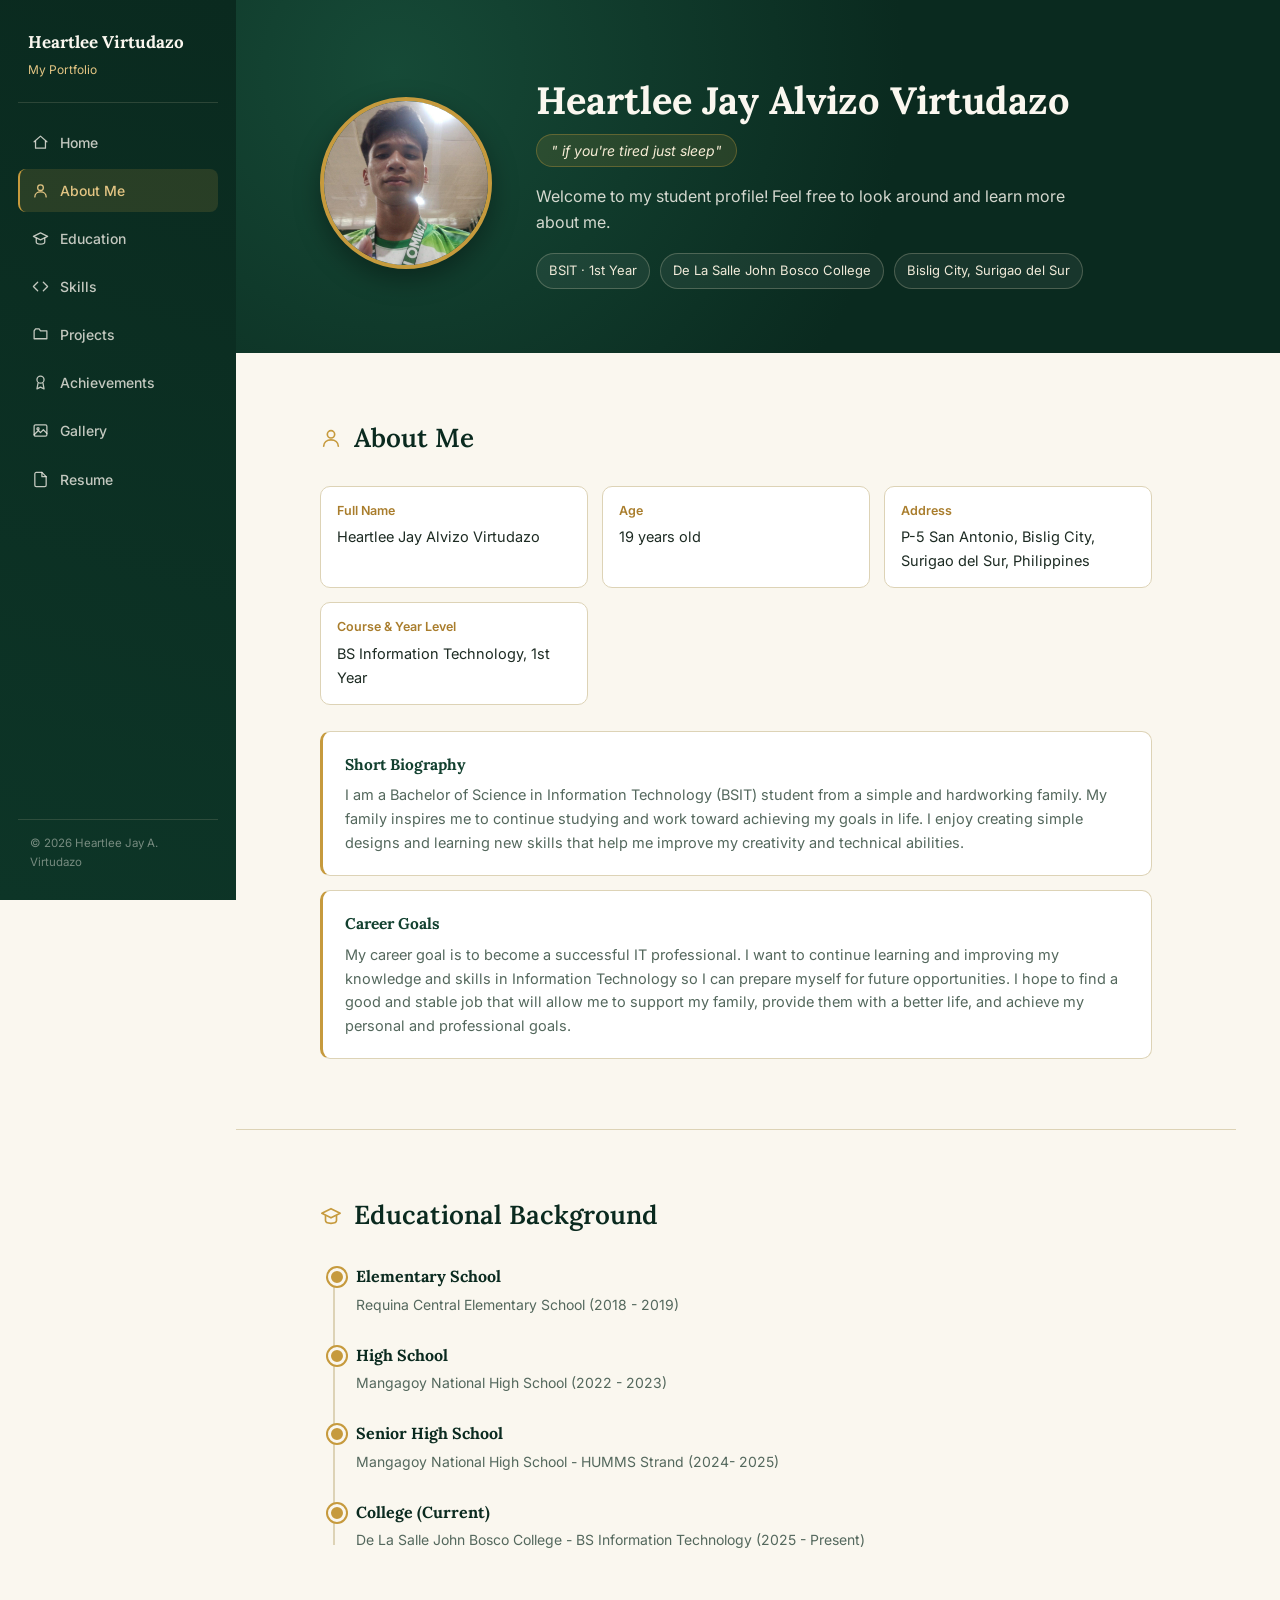
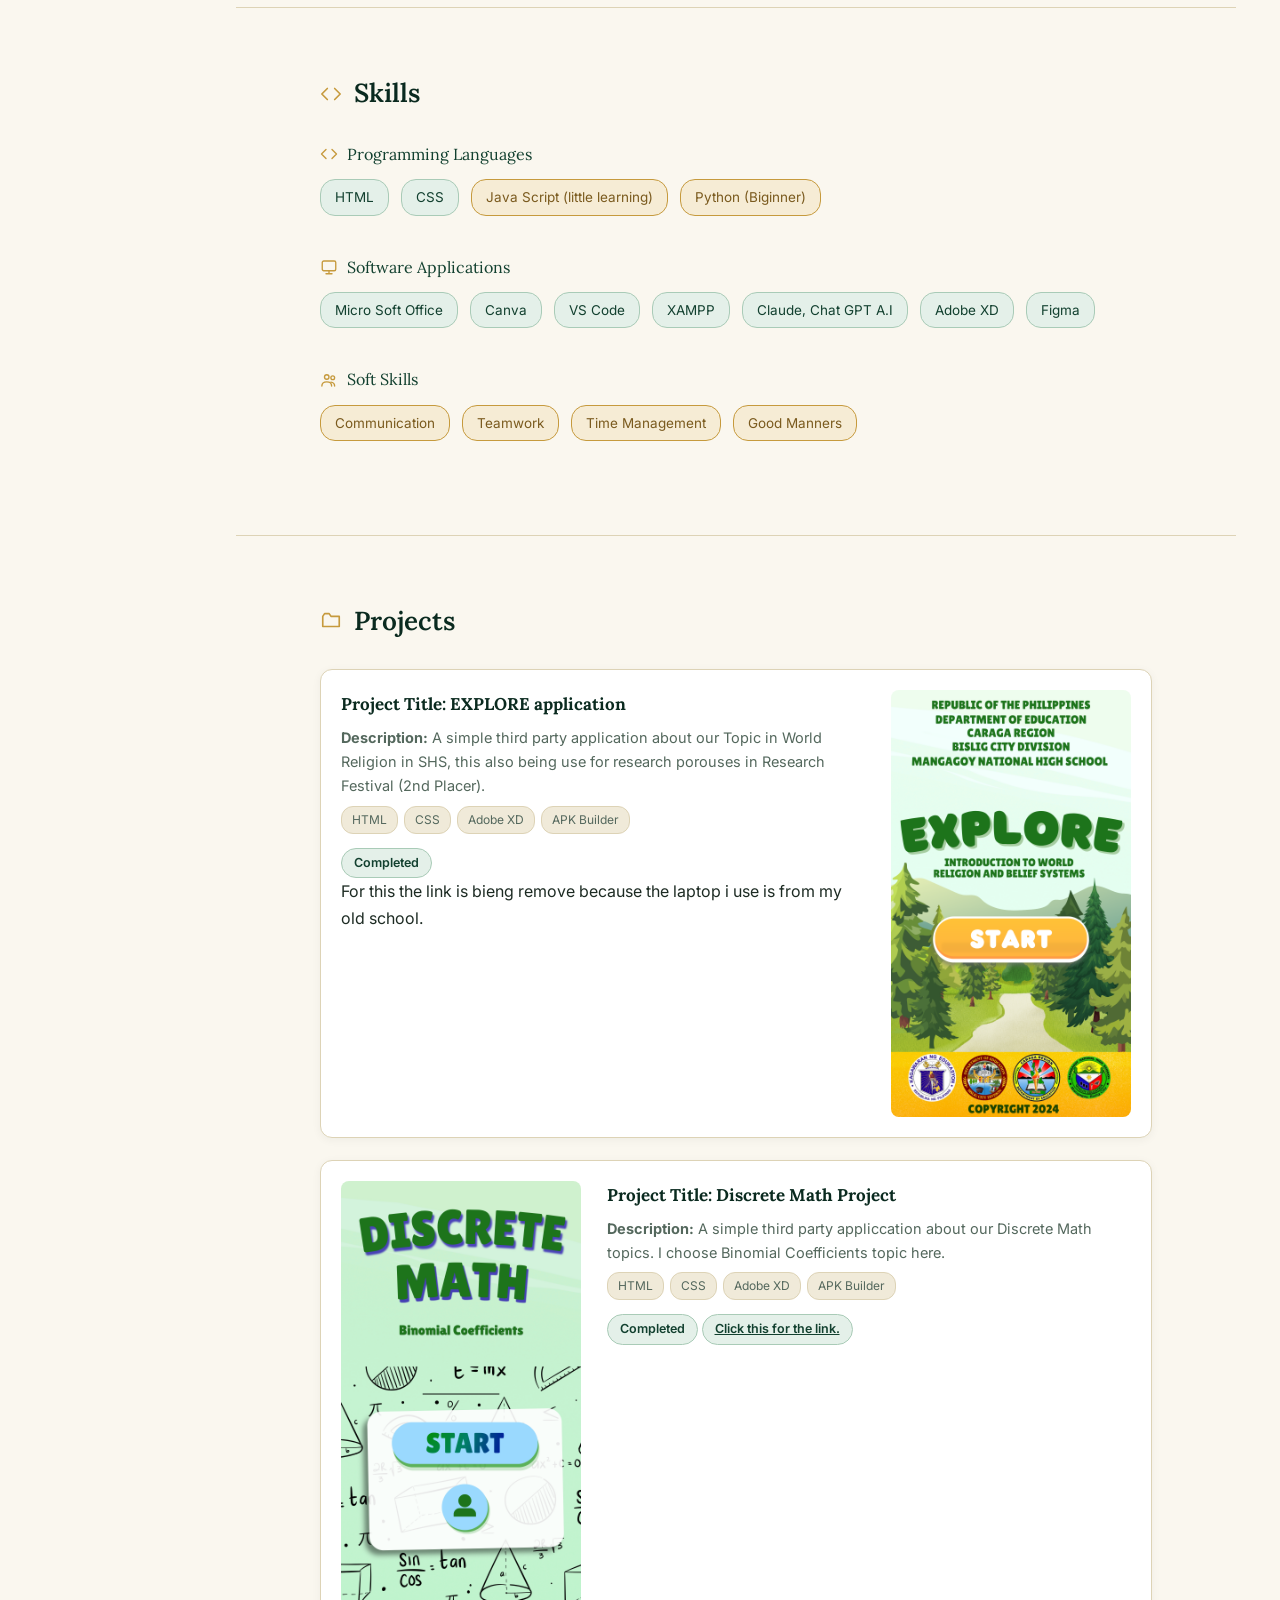
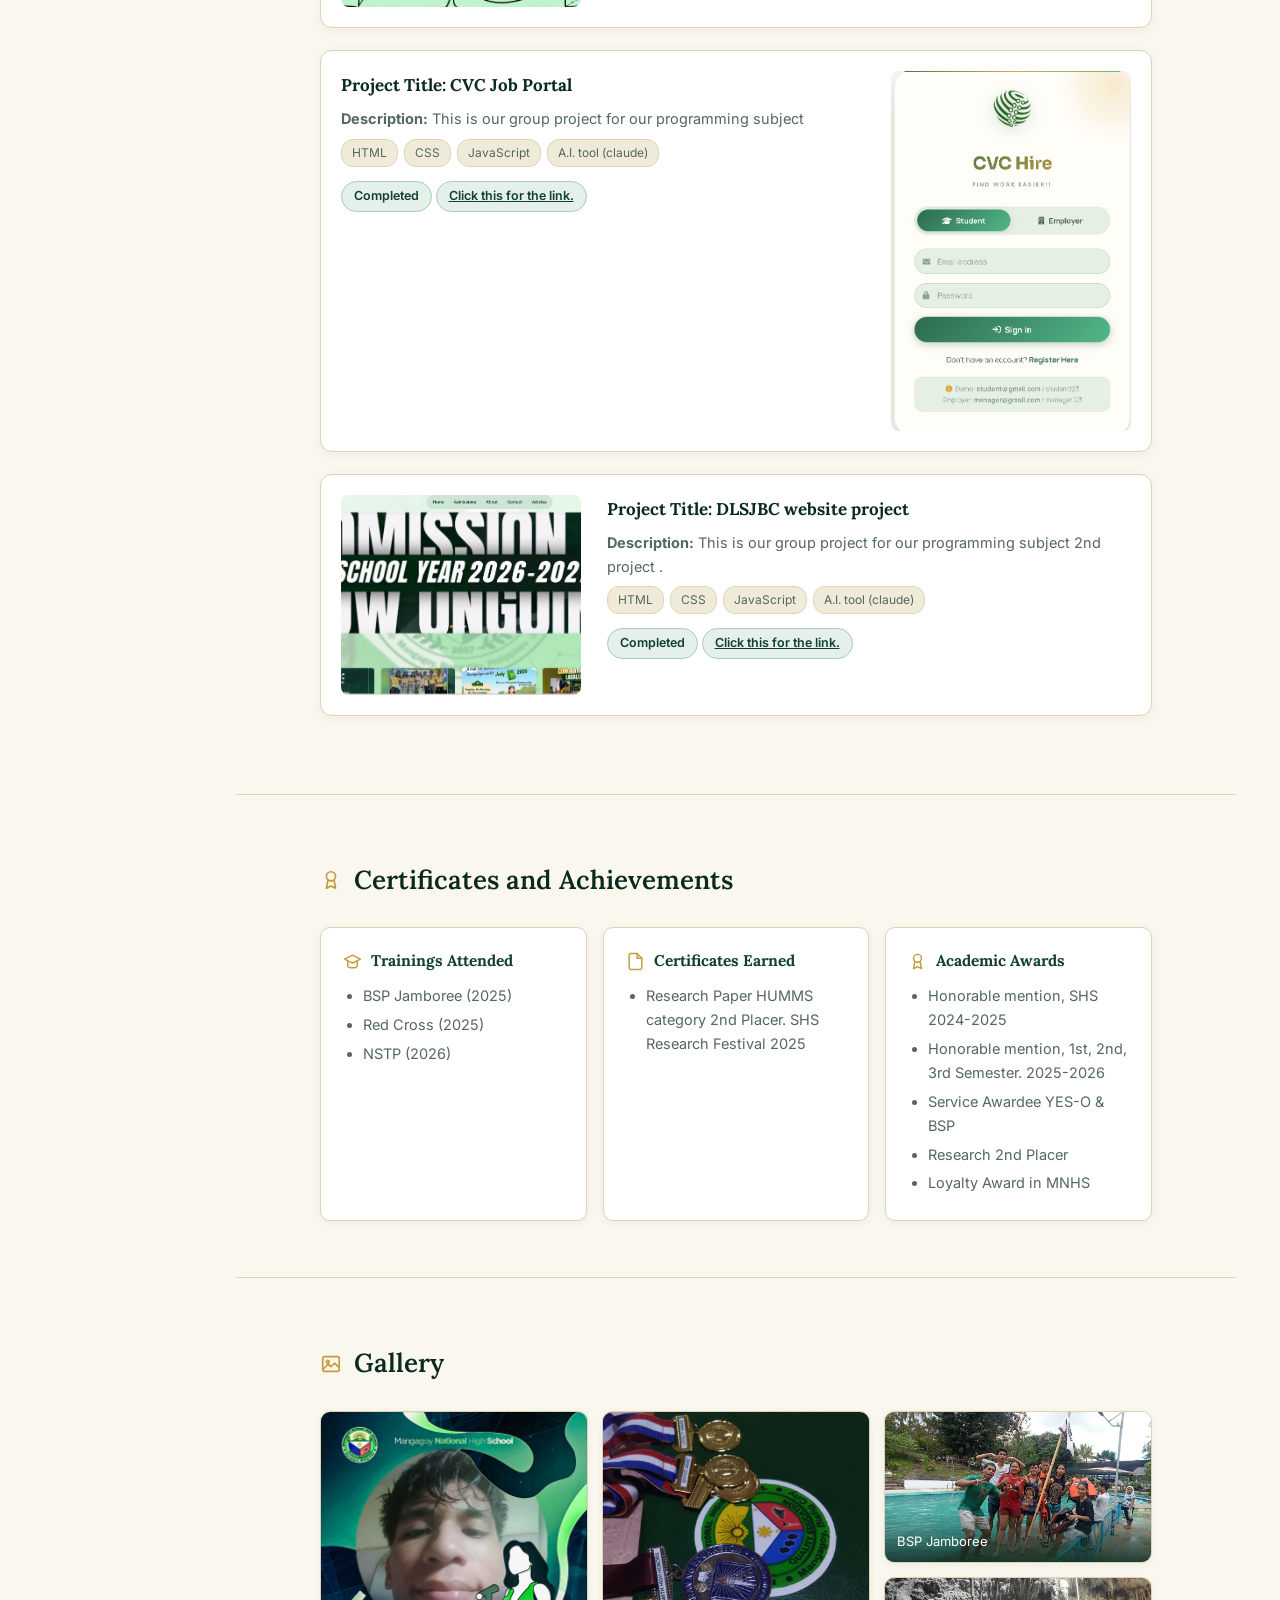
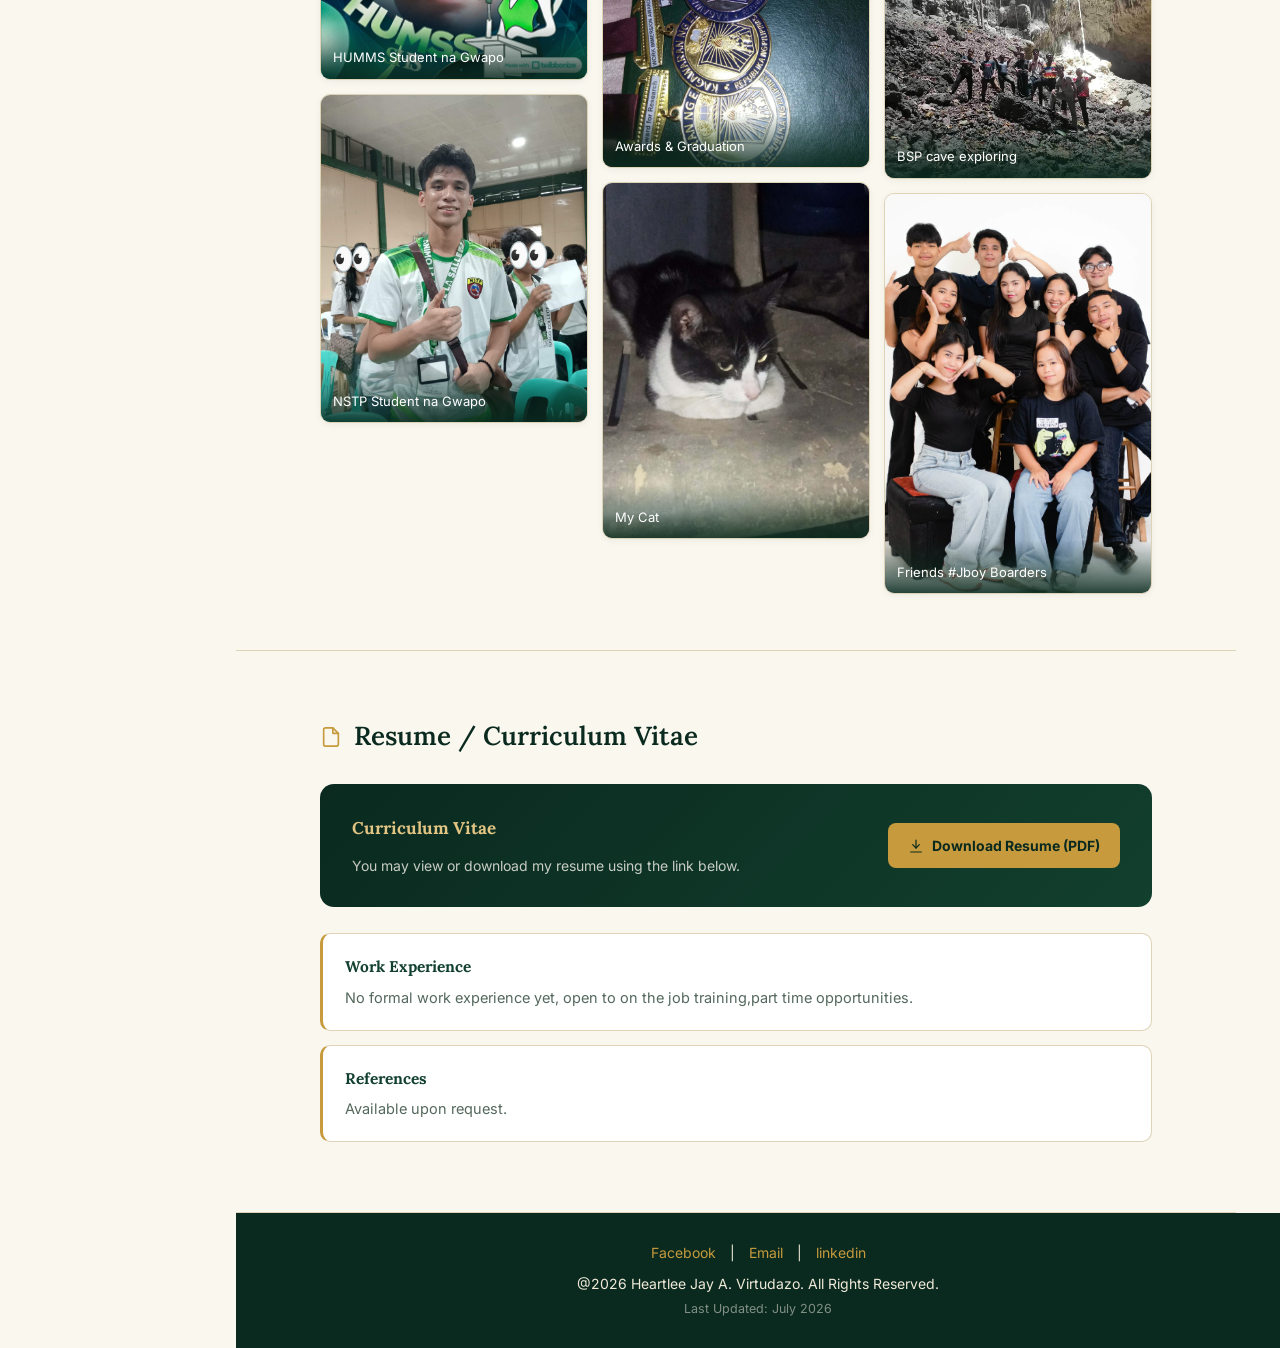
==== index.html @ 6540d986 "Add files via upload" ====
<!DOCTYPE html>
<html lang="en">
<head>
<meta charset="UTF-8">
<meta name="viewport" content="width=device-width, initial-scale=1">
<title>Heartlee Student Profile System</title>
<link rel="preconnect" href="https://fonts.googleapis.com">
<link rel="preconnect" href="https://fonts.gstatic.com" crossorigin>
<link href="https://fonts.googleapis.com/css2?family=Lora:ital,wght@0,500;0,600;0,700;1,500&family=Inter:wght@400;500;600;700&display=swap" rel="stylesheet">
<link rel="stylesheet" href="CSS.css">

</head>
<body>


  <div class="mobile-bar">
    <span>Heartlee Virtudazo</span>
    <button id="menuToggle" aria-expanded="false" aria-controls="mobileNav">Menu</button>
  </div>
  <nav class="mobile-nav-panel" id="mobileNav">
    <a href="#home">Home</a>
    <a href="#about">About Me</a>
    <a href="#education">Education</a>
    <a href="#skills">Skills</a>
    <a href="#projects">Projects</a>
    <a href="#achievements">Achievements</a>
    <a href="#gallery">Gallery</a>
    <a href="#resume">Resume</a>
  </nav>


  <nav class="sidenav" id="sidenav">
    <div class="brand">Heartlee Virtudazo<span>My Portfolio</span></div>
    <ul>
      <li><a href="#home" data-nav>
        <svg class="icon" viewBox="0 0 24 24"><path d="M3 11l9-8 9 8"/><path d="M5 10v10h14V10"/></svg>
        Home</a></li>
      <li><a href="#about" data-nav>
        <svg class="icon" viewBox="0 0 24 24"><circle cx="12" cy="8" r="4"/><path d="M4 21c0-4.4 3.6-7 8-7s8 2.6 8 7"/></svg>
        About Me</a></li>
      <li><a href="#education" data-nav>
        <svg class="icon" viewBox="0 0 24 24"><path d="M2 9l10-5 10 5-10 5-10-5z"/><path d="M6 11.5V17c0 1.7 2.7 3 6 3s6-1.3 6-3v-5.5"/></svg>
        Education</a></li>
      <li><a href="#skills" data-nav>
        <svg class="icon" viewBox="0 0 24 24"><path d="M8 6L2 12l6 6"/><path d="M16 6l6 6-6 6"/></svg>
        Skills</a></li>
      <li><a href="#projects" data-nav>
        <svg class="icon" viewBox="0 0 24 24"><path d="M3 7l2-3h5l2 3h9v11H3z"/></svg>
        Projects</a></li>
      <li><a href="#achievements" data-nav>
        <svg class="icon" viewBox="0 0 24 24"><circle cx="12" cy="8" r="5"/><path d="M8.5 13l-1.5 8 5-2.5 5 2.5-1.5-8"/></svg>
        Achievements</a></li>
      <li><a href="#gallery" data-nav>
        <svg class="icon" viewBox="0 0 24 24"><rect x="3" y="4" width="18" height="16" rx="2"/><circle cx="8.5" cy="9.5" r="1.5"/><path d="M21 16l-5-5-4 4-3-3-6 6"/></svg>
        Gallery</a></li>
      <li><a href="#resume" data-nav>
        <svg class="icon" viewBox="0 0 24 24"><path d="M14 2H6a2 2 0 0 0-2 2v16a2 2 0 0 0 2 2h12a2 2 0 0 0 2-2V8z"/><path d="M14 2v6h6"/></svg>
        Resume</a></li>
    </ul>
    <div class="foot-note">&copy; 2026 Heartlee Jay A. Virtudazo</div>
  </nav>

  <div class="page">

    <section id="home">
      <div class="portrait">
        <img src="profile.jpg" alt="Profile Photo">
      </div>
      <div class="hero-text">
        <h1>Heartlee Jay Alvizo Virtudazo</h1>
        <p class="motto">" if you're tired just sleep"</p>
        <p class="welcome">Welcome to my student profile! Feel free to look around and learn more about me.</p>
        <div class="hero-badges">
          <span>BSIT &middot; 1st Year</span>
          <span>De La Salle John Bosco College</span>
          <span>Bislig City, Surigao del Sur</span>
        </div>
      </div>
    </section>

    <section id="about">
      <div class="section-head">
        <svg class="icon" viewBox="0 0 24 24"><circle cx="12" cy="8" r="4"/><path d="M4 21c0-4.4 3.6-7 8-7s8 2.6 8 7"/></svg>
        <h2>About Me</h2>
      </div>

      <div class="about-grid">
        <div class="item"><div class="label">Full Name</div><div class="value">Heartlee Jay Alvizo Virtudazo</div></div>
        <div class="item"><div class="label">Age</div><div class="value">19 years old</div></div>
        <div class="item"><div class="label">Address</div><div class="value">P-5 San Antonio, Bislig City, Surigao del Sur, Philippines</div></div>
        <div class="item"><div class="label">Course & Year Level</div><div class="value">BS Information Technology, 1st Year</div></div>
      </div>

      <div class="prose">
        <h4>Short Biography</h4>
        <p>I am a Bachelor of Science in Information Technology (BSIT) student from a simple and hardworking family. My family inspires me to continue studying and work toward achieving my goals in life. I enjoy creating simple designs and learning new skills that help me improve my creativity and technical abilities.</p>
      </div>

      <div class="prose">
        <h4>Career Goals</h4>
        <p>My career goal is to become a successful IT professional. I want to continue learning and improving my knowledge and skills in Information Technology so I can prepare myself for future opportunities. I hope to find a good and stable job that will allow me to support my family, provide them with a better life, and achieve my personal and professional goals.</p>
      </div>
    </section>

    <section id="education">
      <div class="section-head">
        <svg class="icon" viewBox="0 0 24 24"><path d="M2 9l10-5 10 5-10 5-10-5z"/><path d="M6 11.5V17c0 1.7 2.7 3 6 3s6-1.3 6-3v-5.5"/></svg>
        <h2>Educational Background</h2>
      </div>

      <div class="timeline">
        <div class="t-item">
          <h4>Elementary School</h4>
          <p>Requina Central Elementary School (2018 - 2019)</p>
        </div>
        <div class="t-item">
          <h4>High School</h4>
          <p>Mangagoy National High School (2022 - 2023)</p>
        </div>
        <div class="t-item">
          <h4>Senior High School</h4>
          <p>Mangagoy National High School - HUMMS Strand (2024- 2025)</p>
        </div>
        <div class="t-item">
          <h4>College (Current)</h4>
          <p>De La Salle John Bosco College - BS Information Technology (2025 - Present)</p>
        </div>
      </div>
    </section>

    <section id="skills">
      <div class="section-head">
        <svg class="icon" viewBox="0 0 24 24"><path d="M8 6L2 12l6 6"/><path d="M16 6l6 6-6 6"/></svg>
        <h2>Skills</h2>
      </div>

      <div class="skill-block">
        <div class="skill-label">
          <svg class="icon" viewBox="0 0 24 24"><path d="M8 6L2 12l6 6"/><path d="M16 6l6 6-6 6"/></svg>
          Programming Languages
        </div>
        <span class="tag">HTML</span>
        <span class="tag">CSS</span>
        <span class="tag blue">Java Script (little learning)</span>
        <span class="tag blue">Python (Biginner)</span>
      </div>

      <div class="skill-block">
        <div class="skill-label">
          <svg class="icon" viewBox="0 0 24 24"><rect x="3" y="4" width="18" height="13" rx="2"/><path d="M8 21h8M12 17v4"/></svg>
          Software Applications
        </div>
        <span class="tag">Micro Soft Office</span>
        <span class="tag">Canva</span>
        <span class="tag">VS Code</span>
        <span class="tag">XAMPP</span>
        <span class="tag">Claude, Chat GPT A.I</span>
        <span class="tag">Adobe XD</span>
        <span class="tag">Figma</span>
      </div>

      <div class="skill-block">
        <div class="skill-label">
          <svg class="icon" viewBox="0 0 24 24"><circle cx="9" cy="8" r="3"/><circle cx="17" cy="9" r="2.5"/><path d="M2.5 20c0-3.6 3-5.5 6.5-5.5s6.5 1.9 6.5 5.5"/><path d="M14.5 14.8c2.8.3 5 2 5 5.2"/></svg>
          Soft Skills
        </div>
        <span class="tag blue">Communication</span>
        <span class="tag blue">Teamwork</span>
        <span class="tag blue">Time Management</span>
        <span class="tag blue">Good Manners</span>
      </div>
    </section>

    <section id="projects">
      <div class="section-head">
        <svg class="icon" viewBox="0 0 24 24"><path d="M3 7l2-3h5l2 3h9v11H3z"/></svg>
        <h2>Projects</h2>
      </div>

      <div class="project-card">
        <a href="explore.png" target="_blank" class="project-img-link">
          <img src="explore.png" alt="Student Information System Screenshot" class="project-img1">
        </a>
        <div class="project-info">
          <h4>Project Title: EXPLORE application</h4>
          <p><strong>Description:</strong> A simple third party application about our Topic in World Religion in SHS, this also being use for research porouses in Research Festival (2nd Placer).</p>
          <div class="tech-chips">
            <span>HTML</span><span>CSS</span><span>Adobe XD</span><span>APK Builder</span>
          </div>
          <span class="status-pill">Completed</span><br>
          <a> For this the link is bieng remove because the laptop i use is from my old school.</a>
        </div>
      </div>

      <div class="project-card">
        <a href="discrete math app.png" target="_blank" class="project-img-link">
          <img src="discrete math app.png" alt="Student Information System Screenshot" class="project-img1">
        </a>
        <div class="project-info">
          <h4>Project Title: Discrete Math Project</h4>
          <p><strong>Description:</strong> A simple third party appliccation about our Discrete Math topics. I choose Binomial Coefficients topic here.</p>
          <div class="tech-chips">
            <span>HTML</span><span>CSS</span><span>Adobe XD</span><span>APK Builder</span>
          </div>
          <span class="status-pill">Completed</span>
          <a class="status-pill" href="https://drive.google.com/drive/folders/1t2pf22aaDiozR0XSOMNCJqpTLt1Ihva1?usp=sharing" target="_blank"> Click this for the link.</a>
        </div>
      </div>

      <div class="project-card">
        <a href="CVCproject.png" target="_blank" class="project-img-link">
          <img src="CVCproject.png" alt="Student Information System Screenshot" class="project-img1">
        </a>
        <div class="project-info">
          <h4>Project Title: CVC Job Portal</h4>
          <p><strong>Description:</strong> This is our group project for our programming subject</p>
          <div class="tech-chips">
            <span>HTML</span><span>CSS</span><span>JavaScript</span><span>A.I. tool (claude)</span>
          </div>
          <span class="status-pill">Completed</span>
          <a class="status-pill"  href="https://humbleheartleejay.github.io/CVC-job-portal/" target="_blank"> Click this for the link.</a>
        </div>
      </div>

      <div class="project-card">
        <a href="DLSJBCWebsiteproject.png" target="_blank" class="project-img-link">
          <img src="DLSJBCWebsiteproject.png" alt="Student Information System Screenshot" class="project-img1">
        </a>
        <div class="project-info">
          <h4>Project Title: DLSJBC website project</h4>
          <p><strong>Description:</strong> This is our group project for our programming subject 2nd project .</p>
          <div class="tech-chips">
            <span>HTML</span><span>CSS</span><span>JavaScript</span><span>A.I. tool (claude)</span>
          </div>
          <span class="status-pill">Completed</span>
          <a class="status-pill"  href="https://humbleheartleejay.github.io/DLSJBC-Website/" target="_blank"> Click this for the link.</a>
        </div>
      </div>


    </section>

    

    <section id="achievements">
      <div class="section-head">
        <svg class="icon" viewBox="0 0 24 24"><circle cx="12" cy="8" r="5"/><path d="M8.5 13l-1.5 8 5-2.5 5 2.5-1.5-8"/></svg>
        <h2>Certificates and Achievements</h2>
      </div>

      <div class="ach-grid">
        <div class="card">
          <div class="card-head">
            <svg class="icon" viewBox="0 0 24 24"><path d="M2 9l10-5 10 5-10 5-10-5z"/><path d="M6 11.5V17c0 1.7 2.7 3 6 3s6-1.3 6-3v-5.5"/></svg>
            <h4>Trainings Attended</h4>
          </div>
          <ul>
            <li>BSP Jamboree (2025)</li>
            <li>Red Cross (2025)</li>
            <li>NSTP (2026)</li>
          </ul>
        </div>

        <div class="card">
          <div class="card-head">
            <svg class="icon" viewBox="0 0 24 24"><path d="M14 2H6a2 2 0 0 0-2 2v16a2 2 0 0 0 2 2h12a2 2 0 0 0 2-2V8z"/><path d="M14 2v6h6"/></svg>
            <h4>Certificates Earned</h4>
          </div>
          <ul>
            <li>Research Paper HUMMS category 2nd Placer. SHS Research Festival 2025</li>
          </ul>
        </div>

        <div class="card">
          <div class="card-head">
            <svg class="icon" viewBox="0 0 24 24"><circle cx="12" cy="8" r="5"/><path d="M8.5 13l-1.5 8 5-2.5 5 2.5-1.5-8"/></svg>
            <h4>Academic Awards</h4>
          </div>
          <ul>
            <li>Honorable mention, SHS 2024-2025</li>
            <li>Honorable mention, 1st, 2nd, 3rd Semester. 2025-2026</li>
            <li>Service Awardee YES-O & BSP</li>
            <li>Research 2nd Placer</li>
            <li>Loyalty Award in MNHS</li>
          </ul>
        </div>
      </div>
    </section>

    <section id="gallery">
      <div class="section-head">
        <svg class="icon" viewBox="0 0 24 24"><rect x="3" y="4" width="18" height="16" rx="2"/><circle cx="8.5" cy="9.5" r="1.5"/><path d="M21 16l-5-5-4 4-3-3-6 6"/></svg>
        <h2>Gallery</h2>
      </div>

      <div class="gallery-grid">
        <a class="gallery-item" href="humss gwapo.jpg" target="_blank">
          <img src="humss gwapo.jpg" alt="Gallery photo 2">
          <span class="cap">HUMMS Student na Gwapo</span>
        </a>

        <a class="gallery-item" href="nstp.jpg" target="_blank">
          <img src="nstp.jpg" alt="Gallery photo 2">
          <span class="cap">NSTP Student na Gwapo</span>
        </a>

        <a class="gallery-item" href="award.jpg" target="_blank">
          <img src="award.jpg" alt="Gallery photo 3">
          <span class="cap">Awards &amp; Graduation</span>
        </a>

        <a class="gallery-item" href="my cat.jpg" target="_blank">
          <img src="my cat.jpg" alt="Gallery photo 4">
          <span class="cap">My Cat</span>
        </a>

        <a class="gallery-item" href="bsp.jpg" target="_blank">
          <img src="bsp.jpg" alt="Gallery photo 5">
          <span class="cap">BSP Jamboree</span>
        </a>

        <a class="gallery-item" href="cave.jpg" target="_blank">
          <img src="cave.jpg" alt="Gallery photo 6">
          <span class="cap">BSP cave exploring</span>
        </a>

        <a class="gallery-item" href="friends.jpg" target="_blank">
          <img src="friends.jpg" alt="Gallery photo 7">
          <span class="cap">Friends #Jboy Boarders</span>
        </a>
      </div>
    </section>

    <section id="resume">
      <div class="section-head">
        <svg class="icon" viewBox="0 0 24 24"><path d="M14 2H6a2 2 0 0 0-2 2v16a2 2 0 0 0 2 2h12a2 2 0 0 0 2-2V8z"/><path d="M14 2v6h6"/></svg>
        <h2>Resume / Curriculum Vitae</h2>
      </div>

      <div class="resume-card">
        <div>
          <h3 style="color:var(--gold-300); margin-top:0;">Curriculum Vitae</h3>
          <p>You may view or download my resume using the link below.</p>
        </div>
        <a class="resume-btn" href="https://drive.google.com/file/d/1a9e-0bOoNsVgdMmfIB0ZW2f8cfexEUZL/view?usp=sharing" target="_blank">
          <svg class="icon" viewBox="0 0 24 24" style="width:16px;height:16px;stroke:var(--forest-950);"><path d="M12 3v12"/><path d="M7 10l5 5 5-5"/><path d="M4 21h16"/></svg>
          Download Resume (PDF)
        </a>
      </div>

      <div class="prose">
        <h4>Work Experience</h4>
        <p>No formal work experience yet, open to on the job training,part time opportunities.</p>
      </div>

      <div class="prose">
        <h4>References</h4>
        <p>Available upon request.</p>
      </div>
    </section>

    <footer>
      <div class="social">
        <a href="https://www.facebook.com/heartlee.jay.virtudazo.2024" target="_blank">Facebook</a> |
        <a href="https://mail.google.com/mail/u/0/#search/in%3Asent+heartleevirtudazo99%40gmail.com" target="_blank">Email</a> |
        <a href="https://www.linkedin.com/in/virtudazo-heartlee-a-9b2455437/" target="_blank">linkedin</a>
      </div>
      <p>@2026 Heartlee Jay A. Virtudazo. All Rights Reserved.</p>
      <p class="fine">Last Updated: July 2026</p>
    </footer>

  </div>
<script src="Js.js"></script>
</body>
</html>
---- CSS.css ----
:root {
    --forest-950: #0a2a1f;
    --forest-800: #12402f;
    --forest-600: #1f5c43;
    --gold-500: #c69a3d;
    --gold-300: #e3c583;
    --gold-100: #f6ecd5;
    --cream-50: #faf7ef;
    --cream-100: #f0ead9;
    --sand-200: #ddd3b6;
    --ink-900: #1d2b23;
    --ink-600: #54685d;
    --sidebar-w: 236px;
  }

  * { box-sizing: border-box; margin: 0; padding: 0; }

  html { scroll-behavior: smooth; }

  body {
    font-family: "Inter", "Segoe UI", Arial, sans-serif;
    background-color: var(--cream-50);
    color: var(--ink-900);
    line-height: 1.65;
  }

  a { color: inherit; }

  img { max-width: 100%; display: block; }

  :focus-visible {
    outline: 2px solid var(--gold-500);
    outline-offset: 2px;
  }

  .icon { width: 17px; height: 17px; stroke: currentColor; fill: none; stroke-width: 1.8; stroke-linecap: round; stroke-linejoin: round; flex-shrink: 0; }

  /* ===== SIDEBAR NAVIGATION ===== */
  .sidenav {
    position: fixed;
    top: 0; left: 0; bottom: 0;
    width: var(--sidebar-w);
    background: linear-gradient(195deg, var(--forest-950) 0%, #0d3527 100%);
    color: var(--cream-100);
    padding: 28px 18px;
    display: flex;
    flex-direction: column;
    z-index: 200;
    overflow-y: auto;
  }

  .sidenav .brand {
    font-family: "Lora", Georgia, serif;
    font-weight: 700;
    font-size: 17px;
    color: var(--cream-50);
    padding: 0 10px 22px;
    border-bottom: 1px solid rgba(230, 220, 190, 0.15);
    margin-bottom: 18px;
  }

  .sidenav .brand span {
    display: block;
    font-family: "Inter", sans-serif;
    font-weight: 400;
    font-size: 12px;
    color: var(--gold-300);
    margin-top: 4px;
  }

  .sidenav ul { list-style: none; margin: 0; padding: 0; flex: 1; }

  .sidenav a {
    display: flex;
    align-items: center;
    gap: 11px;
    text-decoration: none;
    color: rgba(247, 244, 236, 0.78);
    font-weight: 500;
    font-size: 14px;
    padding: 10px 12px;
    border-radius: 8px;
    margin-bottom: 2px;
    border-left: 2px solid transparent;
    transition: background-color 0.2s ease, color 0.2s ease, border-color 0.2s ease;
  }

  .sidenav a:hover {
    background-color: rgba(198, 154, 61, 0.12);
    color: var(--cream-50);
  }

  .sidenav a.active {
    background-color: rgba(198, 154, 61, 0.16);
    color: var(--gold-300);
    border-left-color: var(--gold-500);
  }

  .sidenav .foot-note {
    font-size: 11.5px;
    color: rgba(247, 244, 236, 0.45);
    padding: 14px 12px 0;
    border-top: 1px solid rgba(230, 220, 190, 0.15);
    margin-top: 12px;
  }

  /* Mobile top bar */
  .mobile-bar {
    display: none;
    position: sticky;
    top: 0;
    z-index: 200;
    background: var(--forest-950);
    color: var(--cream-50);
    padding: 14px 18px;
    align-items: center;
    justify-content: space-between;
    font-family: "Lora", Georgia, serif;
    font-weight: 700;
  }

  .mobile-bar button {
    background: none;
    border: 1px solid rgba(230, 220, 190, 0.4);
    color: var(--cream-50);
    border-radius: 6px;
    padding: 6px 10px;
    font-size: 13px;
    cursor: pointer;
  }

  /* ===== PAGE / LAYOUT ===== */
  .page { margin-left: var(--sidebar-w); }

  section {
    padding: 64px 8% 56px;
    border-bottom: 1px solid var(--sand-200);
    max-width: 1000px;
  }

  .section-head {
    display: flex;
    align-items: center;
    gap: 12px;
    margin-bottom: 26px;
  }

  .section-head .icon {
    width: 22px; height: 22px;
    color: var(--gold-500);
  }

  h2 {
    font-family: "Lora", Georgia, serif;
    font-weight: 600;
    color: var(--forest-950);
    font-size: 26px;
  }

  h3 {
    font-family: "Lora", Georgia, serif;
    color: var(--gold-600, #a97d2c);
    margin-top: 6px;
    margin-bottom: 12px;
    font-size: 17px;
  }

  /* ===== HERO ===== */
  #home {
    background: radial-gradient(circle at 15% 20%, #164a37 0%, var(--forest-950) 55%);
    color: var(--cream-50);
    padding: 78px 8% 64px;
    display: flex;
    align-items: center;
    gap: 44px;
    flex-wrap: wrap;
    max-width: none;
    border-bottom: none;
  }

  #home .portrait {
    position: relative;
    flex-shrink: 0;
  }

  #home img {
    width: 172px;
    height: 172px;
    border-radius: 50%;
    border: 4px solid var(--gold-500);
    box-shadow: 0 10px 26px rgba(0, 0, 0, 0.35);
    object-fit: cover;
  }

  #home .hero-text { max-width: 560px; }

  #home h1 {
    font-family: "Lora", Georgia, serif;
    font-weight: 700;
    font-size: 38px;
    margin-bottom: 10px;
    line-height: 1.2;
  }

  #home p.motto {
    display: inline-block;
    font-style: italic;
    color: var(--gold-100);
    background: rgba(198, 154, 61, 0.14);
    border: 1px solid rgba(198, 154, 61, 0.35);
    padding: 4px 14px;
    border-radius: 20px;
    font-size: 14px;
    margin-bottom: 16px;
  }

  #home .welcome { color: rgba(247, 244, 236, 0.85); margin-bottom: 18px; }

  .hero-badges { display: flex; flex-wrap: wrap; gap: 10px; }

  .hero-badges span {
    display: inline-flex;
    align-items: center;
    gap: 6px;
    font-size: 13px;
    background: rgba(255, 255, 255, 0.06);
    border: 1px solid rgba(230, 220, 190, 0.25);
    padding: 6px 12px;
    border-radius: 20px;
    color: var(--cream-100);
  }

  /* ===== ABOUT ===== */
  .about-grid {
    display: grid;
    grid-template-columns: repeat(auto-fit, minmax(220px, 1fr));
    gap: 14px;
    margin-bottom: 26px;
  }

  .about-grid .item {
    background: #fff;
    border: 1px solid var(--sand-200);
    border-radius: 10px;
    padding: 14px 16px;
  }

  .about-grid .item .label {
    font-size: 12.5px;
    font-weight: 600;
    color: var(--gold-600, #a97d2c);
    margin-bottom: 4px;
  }

  .about-grid .item .value { font-size: 14.5px; color: var(--ink-900); }

  .prose {
    background: #fff;
    border: 1px solid var(--sand-200);
    border-left: 3px solid var(--gold-500);
    border-radius: 10px;
    padding: 20px 22px;
    margin-bottom: 14px;
  }

  .prose h4 {
    font-family: "Lora", Georgia, serif;
    color: var(--forest-800);
    font-size: 15.5px;
    margin-bottom: 6px;
  }

  .prose p { font-size: 14.5px; color: var(--ink-600); }

  /* ===== EDUCATION TIMELINE ===== */
  .timeline { position: relative; margin-left: 8px; padding-left: 28px; }

  .timeline::before {
    content: "";
    position: absolute;
    left: 5px; top: 6px; bottom: 6px;
    width: 2px;
    background: var(--sand-200);
  }

  .timeline .t-item { position: relative; padding-bottom: 26px; }

  .timeline .t-item:last-child { padding-bottom: 0; }

  .timeline .t-item::before {
    content: "";
    position: absolute;
    left: -28px; top: 5px;
    width: 12px; height: 12px;
    border-radius: 50%;
    background: var(--gold-500);
    border: 3px solid var(--cream-50);
    box-shadow: 0 0 0 2px var(--gold-500);
  }

  .timeline h4 {
    font-family: "Lora", Georgia, serif;
    color: var(--forest-950);
    font-size: 16px;
    margin-bottom: 3px;
  }

  .timeline p { color: var(--ink-600); font-size: 14px; }

  /* ===== SKILLS ===== */
  .skill-block { margin-bottom: 30px; }

  .skill-label {
    display: flex;
    align-items: center;
    gap: 9px;
    font-family: "Lora", Georgia, serif;
    color: var(--forest-800);
    font-size: 16px;
    margin-bottom: 12px;
  }

  .skill-label .icon { color: var(--gold-500); width: 18px; height: 18px; }

  .tag {
    display: inline-block;
    background-color: #e4f0e9;
    color: var(--forest-800);
    border: 1px solid #a9cbb7;
    padding: 6px 14px;
    border-radius: 15px;
    font-size: 13.5px;
    margin: 0 8px 8px 0;
    transition: transform 0.15s ease;
  }

  .tag:hover { transform: translateY(-2px); }

  .tag.blue {
    background-color: var(--gold-100);
    color: #7a5a1e;
    border: 1px solid var(--gold-500);
  }

  /* ===== PROJECTS ===== */
  .project-card {
    display: flex;
    align-items: stretch;
    gap: 26px;
    flex-wrap: wrap;
    background: #fff;
    border: 1px solid var(--sand-200);
    border-radius: 12px;
    padding: 20px;
    margin-bottom: 22px;
    box-shadow: 0 2px 10px rgba(11, 46, 34, 0.05);
  }

  .project-card:nth-child(even) { flex-direction: row-reverse; }

  .project-img-link { display: inline-block; flex-shrink: 0; border-radius: 8px; overflow: hidden; }

  .project-img-link:hover img { opacity: 0.88; }

  .project-img1, .project-img2 {
    width: 240px;
    height: 100%;
    min-height: 200px;
    object-fit: cover;
    display: block;
    transition: transform 0.35s ease;
  }

  .project-img-link:hover .project-img1,
  .project-img-link:hover .project-img2 { transform: scale(1.04); }

  .project-info { flex: 1; min-width: 220px; }

  .project-info h4 {
    font-family: "Lora", Georgia, serif;
    color: var(--forest-950);
    font-size: 17px;
    margin-bottom: 8px;
  }

  .project-info p { margin-bottom: 8px; font-size: 14.5px; color: var(--ink-600); }

  .project-info .status-pill {
    display: inline-block;
    font-size: 12.5px;
    font-weight: 600;
    color: var(--forest-800);
    background: #e4f0e9;
    border: 1px solid #a9cbb7;
    border-radius: 20px;
    padding: 4px 12px;
    margin-top: 4px;
  }

  .tech-chips { display: flex; flex-wrap: wrap; gap: 6px; margin: 6px 0 10px; }

  .tech-chips span {
    font-size: 12px;
    background: var(--cream-100);
    border: 1px solid var(--sand-200);
    color: var(--ink-600);
    padding: 3px 10px;
    border-radius: 12px;
  }

  /* ===== ACHIEVEMENT CARDS ===== */
  .ach-grid {
    display: grid;
    grid-template-columns: repeat(auto-fit, minmax(240px, 1fr));
    gap: 16px;
  }

  .card {
    background-color: #ffffff;
    border: 1px solid var(--sand-200);
    border-radius: 10px;
    padding: 20px 22px;
    box-shadow: 0 2px 8px rgba(11, 46, 34, 0.05);
    transition: box-shadow 0.25s ease, transform 0.25s ease;
  }

  .card:hover { box-shadow: 0 10px 20px rgba(11, 46, 34, 0.1); transform: translateY(-2px); }

  .card .card-head { display: flex; align-items: center; gap: 9px; margin-bottom: 10px; }

  .card .card-head .icon { color: var(--gold-500); width: 19px; height: 19px; }

  .card h4 { font-family: "Lora", Georgia, serif; color: var(--forest-800); font-size: 15.5px; }

  ul { margin-left: 20px; margin-top: 4px; }

  li { margin-bottom: 5px; font-size: 14.5px; color: var(--ink-600); }

  /* ===== GALLERY ===== */
  .gallery-grid {
    column-count: 3;
    column-gap: 14px;
  }

  .gallery-item {
    display: block;
    position: relative;
    overflow: hidden;
    border-radius: 10px;
    border: 1px solid var(--sand-200);
    text-decoration: none;
    margin-bottom: 14px;
    break-inside: avoid;
    box-shadow: 0 2px 6px rgba(11, 46, 34, 0.06);
  }

  .gallery-item img {
    width: 100%;
    transition: transform 0.5s ease;
  }

  .gallery-item:hover img { transform: scale(1.07); }

  .gallery-item .cap {
    position: absolute;
    left: 0; right: 0; bottom: 0;
    padding: 22px 12px 10px;
    font-size: 13px;
    color: #fff;
    background: linear-gradient(to top, rgba(10, 42, 31, 0.88), rgba(10, 42, 31, 0));
  }

  /* ===== RESUME ===== */
  .resume-card {
    background: linear-gradient(135deg, var(--forest-950), #123f2e);
    color: var(--cream-50);
    border-radius: 14px;
    padding: 30px 32px;
    display: flex;
    align-items: center;
    justify-content: space-between;
    gap: 20px;
    flex-wrap: wrap;
    margin-bottom: 26px;
  }

  .resume-card p { color: rgba(247, 244, 236, 0.8); margin-top: 4px; font-size: 14px; }

  .resume-btn {
    display: inline-flex;
    align-items: center;
    gap: 8px;
    background: var(--gold-500);
    color: var(--forest-950);
    font-weight: 700;
    text-decoration: none;
    padding: 11px 20px;
    border-radius: 8px;
    font-size: 14px;
    white-space: nowrap;
    transition: background-color 0.2s ease;
  }

  .resume-btn:hover { background: var(--gold-300); }

  #resume .prose p { font-size: 14.5px; }

  /* ===== FOOTER ===== */
  footer {
    background-color: var(--forest-950);
    color: var(--cream-100);
    text-align: center;
    padding: 28px 8%;
    font-size: 14px;
  }

  footer .social { margin-bottom: 8px; }

  footer a {
    color: var(--gold-500);
    text-decoration: none;
    margin: 0 10px;
    transition: color 0.2s ease;
  }

  footer a:hover { color: var(--gold-100); }

  footer .fine { color: rgba(247, 244, 236, 0.5); font-size: 12.5px; margin-top: 4px; }

  /* ===== RESPONSIVE ===== */
  @media (max-width: 860px) {
    .sidenav { display: none; }
    .mobile-bar { display: flex; }
    .page { margin-left: 0; }
    #home { flex-direction: column; text-align: center; padding-top: 48px; }
    .hero-badges { justify-content: center; }
    .project-card, .project-card:nth-child(even) { flex-direction: column; }
    .project-img1, .project-img2 { width: 100%; height: 220px; }
    .gallery-grid { column-count: 2; }
  }

  @media (max-width: 520px) {
    .gallery-grid { column-count: 1; }
    section { padding: 44px 6% 40px; }
  }

  .mobile-nav-panel {
    display: none;
    flex-direction: column;
    background: var(--forest-950);
    padding: 6px 10px 14px;
  }

  .mobile-nav-panel.open { display: flex; }

  .mobile-nav-panel a {
    color: rgba(247, 244, 236, 0.85);
    text-decoration: none;
    padding: 10px 8px;
    font-size: 14.5px;
    border-bottom: 1px solid rgba(230, 220, 190, 0.1);
  }
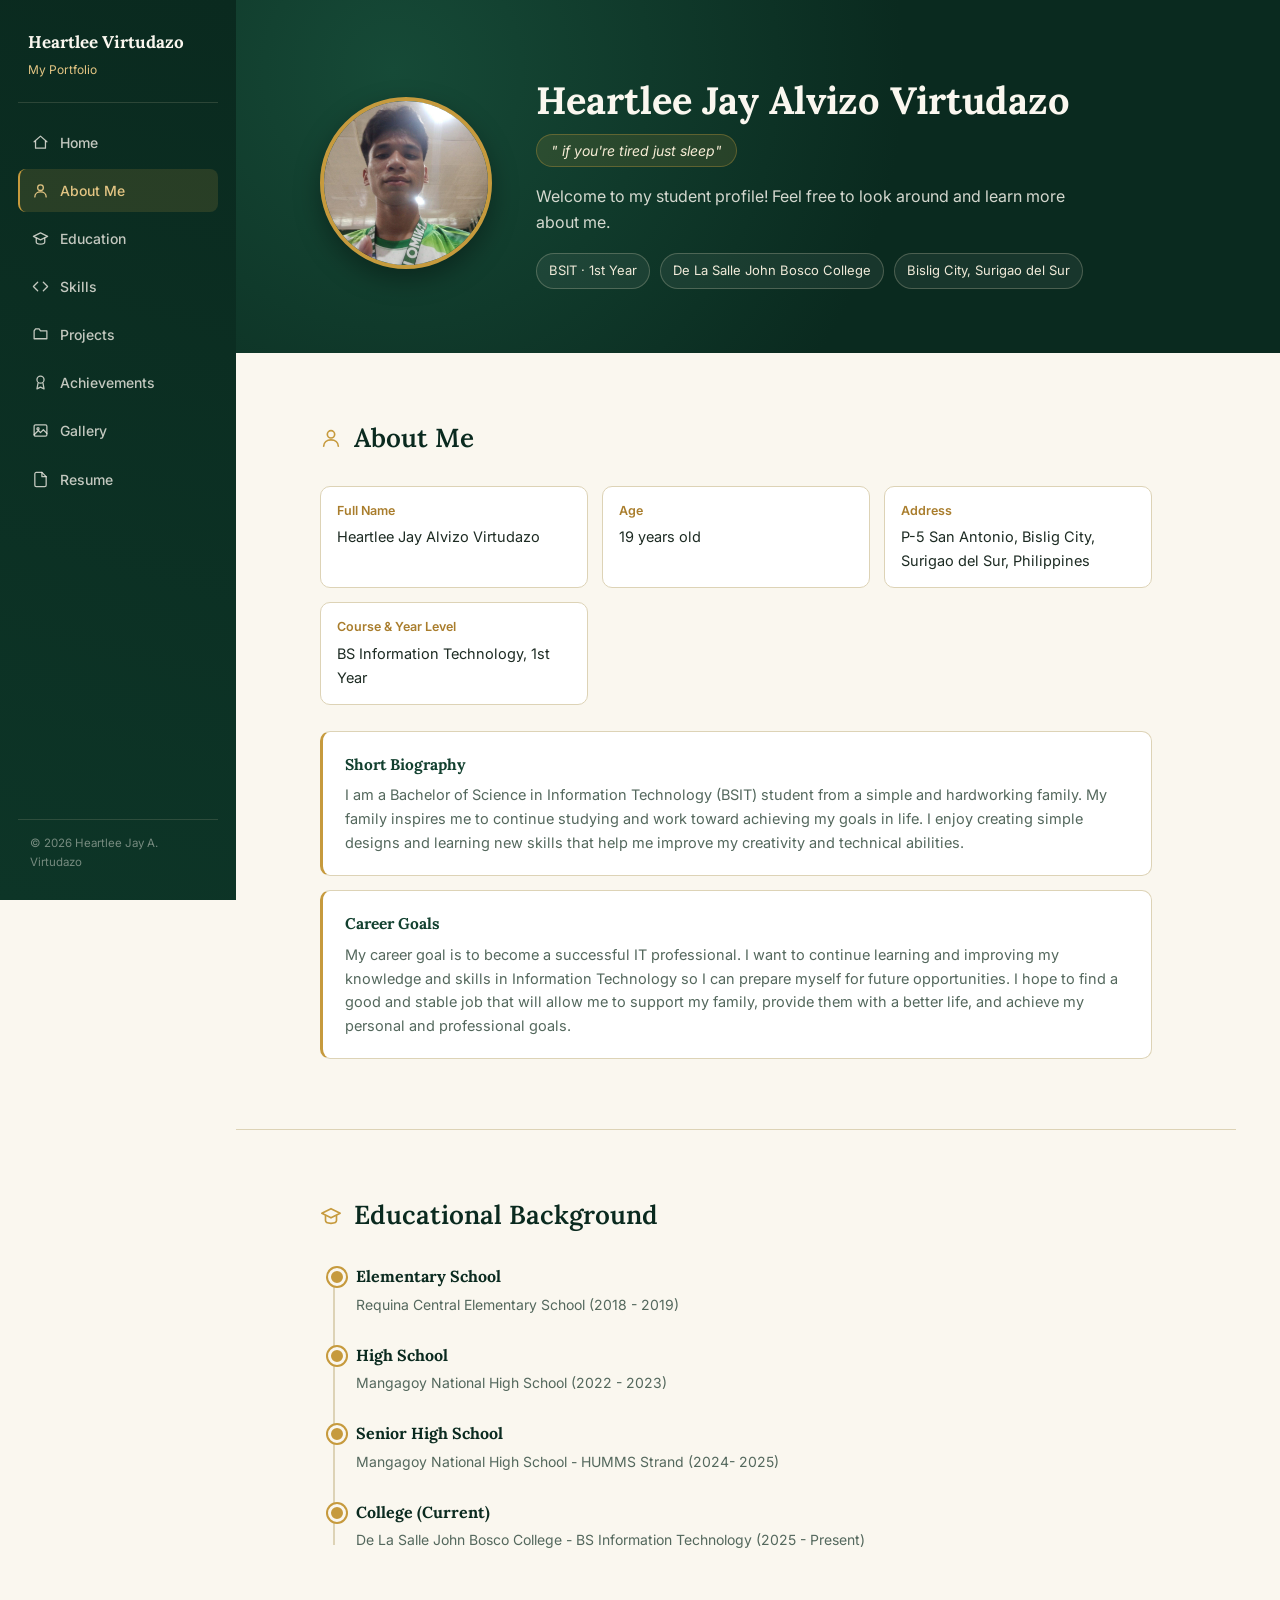
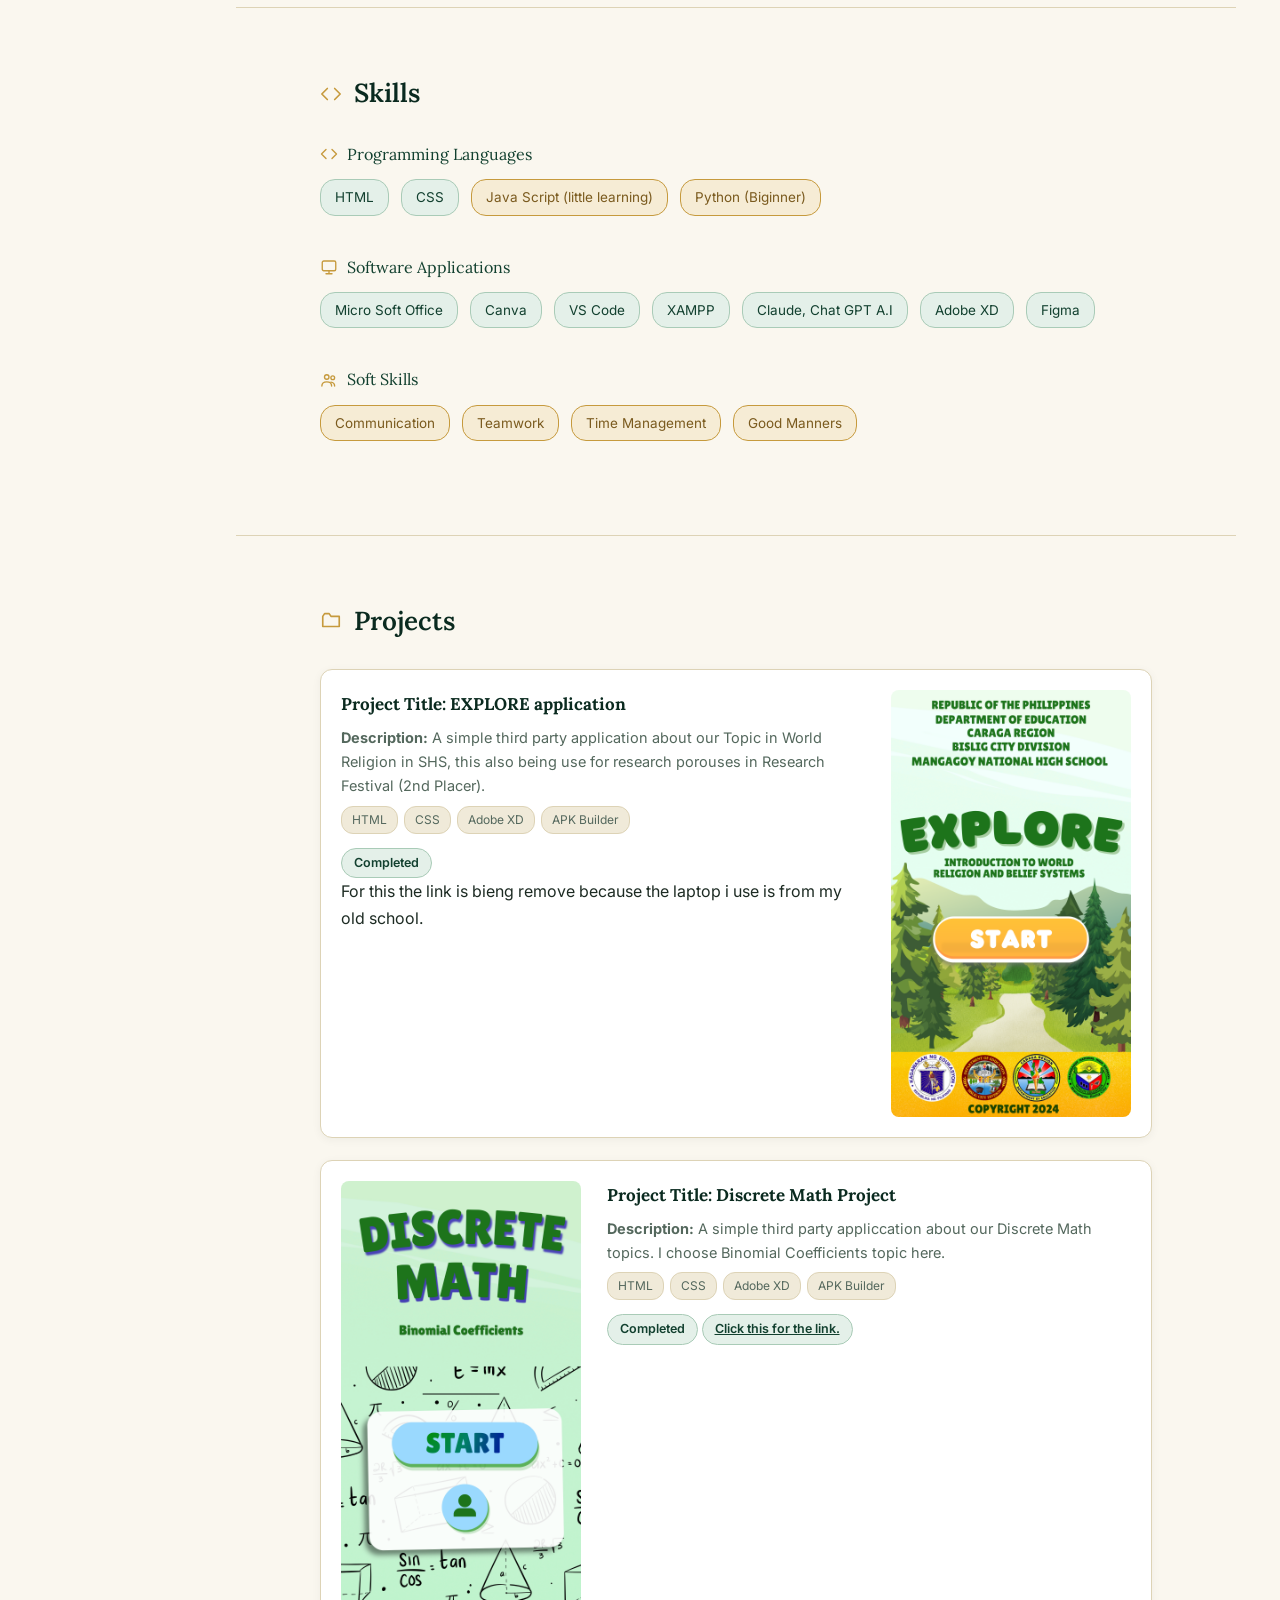
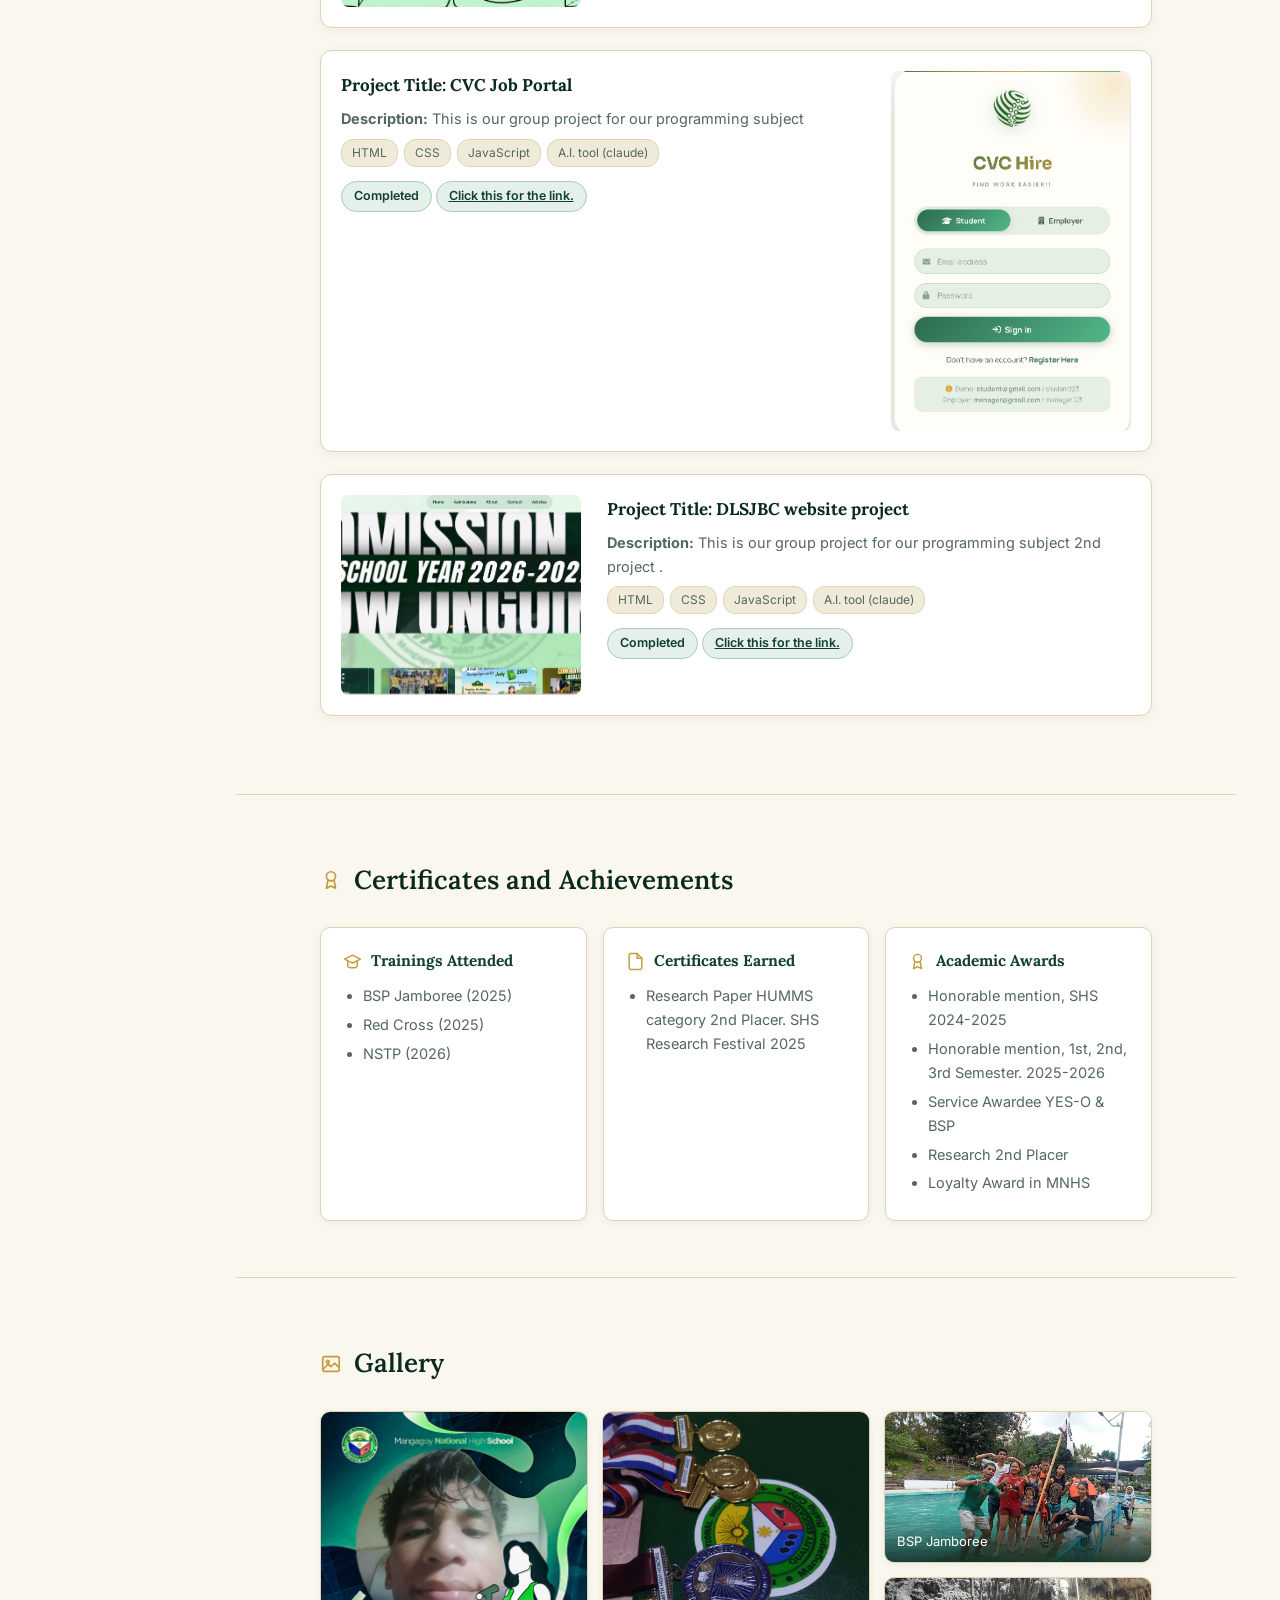
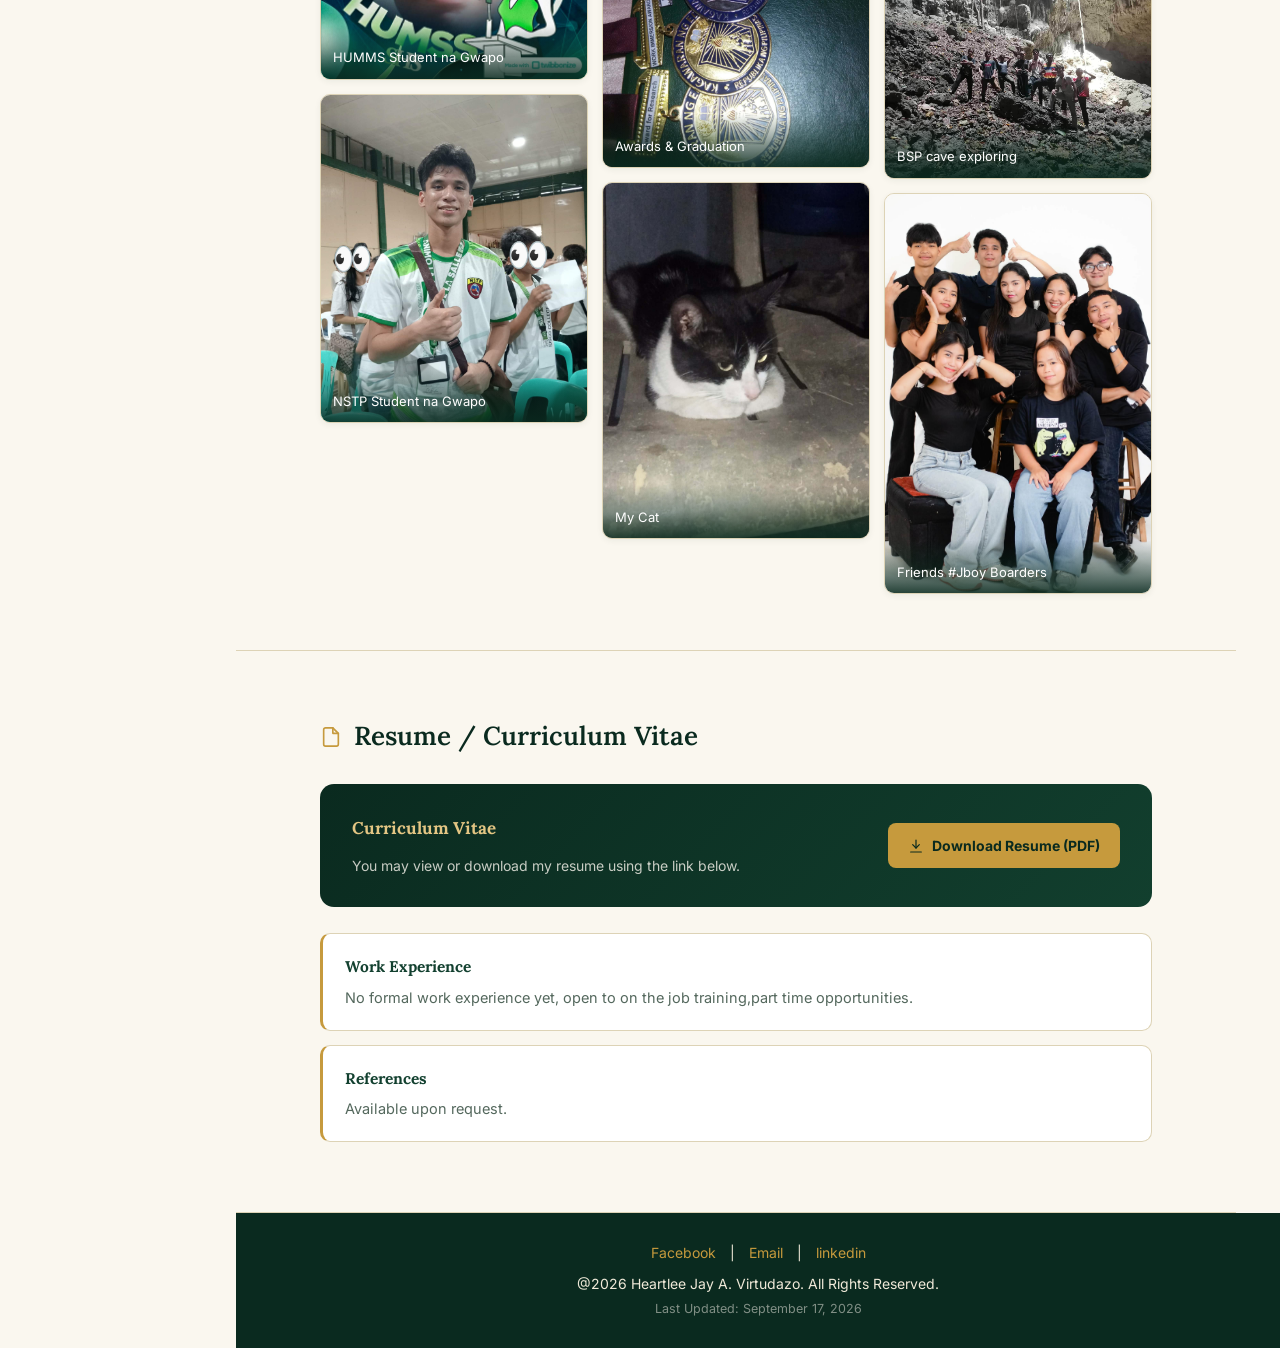
==== commit df0ebabd: "Add files via upload" ====
--- a/index.html
+++ b/index.html
@@ -366,7 +366,7 @@
         <a href="https://www.linkedin.com/in/virtudazo-heartlee-a-9b2455437/" target="_blank">linkedin</a>
       </div>
       <p>@2026 Heartlee Jay A. Virtudazo. All Rights Reserved.</p>
-      <p class="fine">Last Updated: July 2026</p>
+      <p class="fine">Last Updated: September 17, 2026</p>
     </footer>
 
   </div>
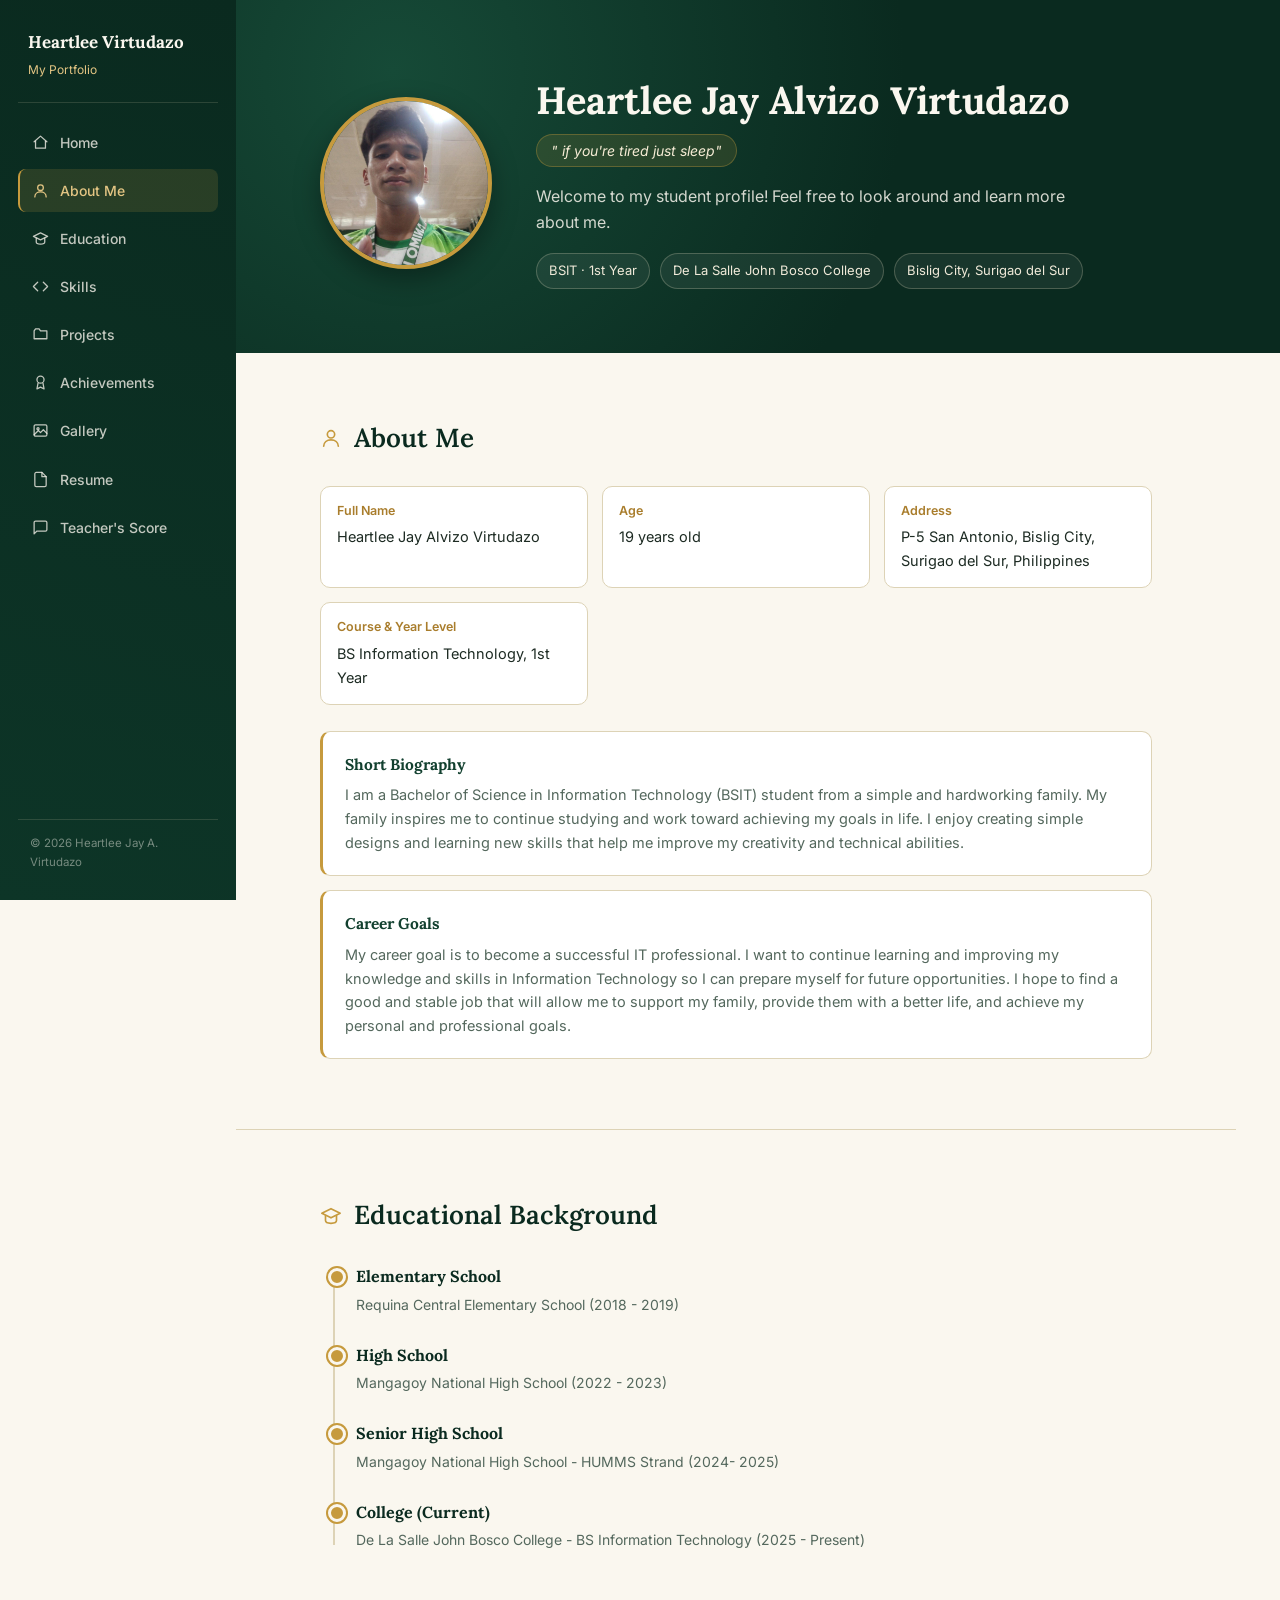
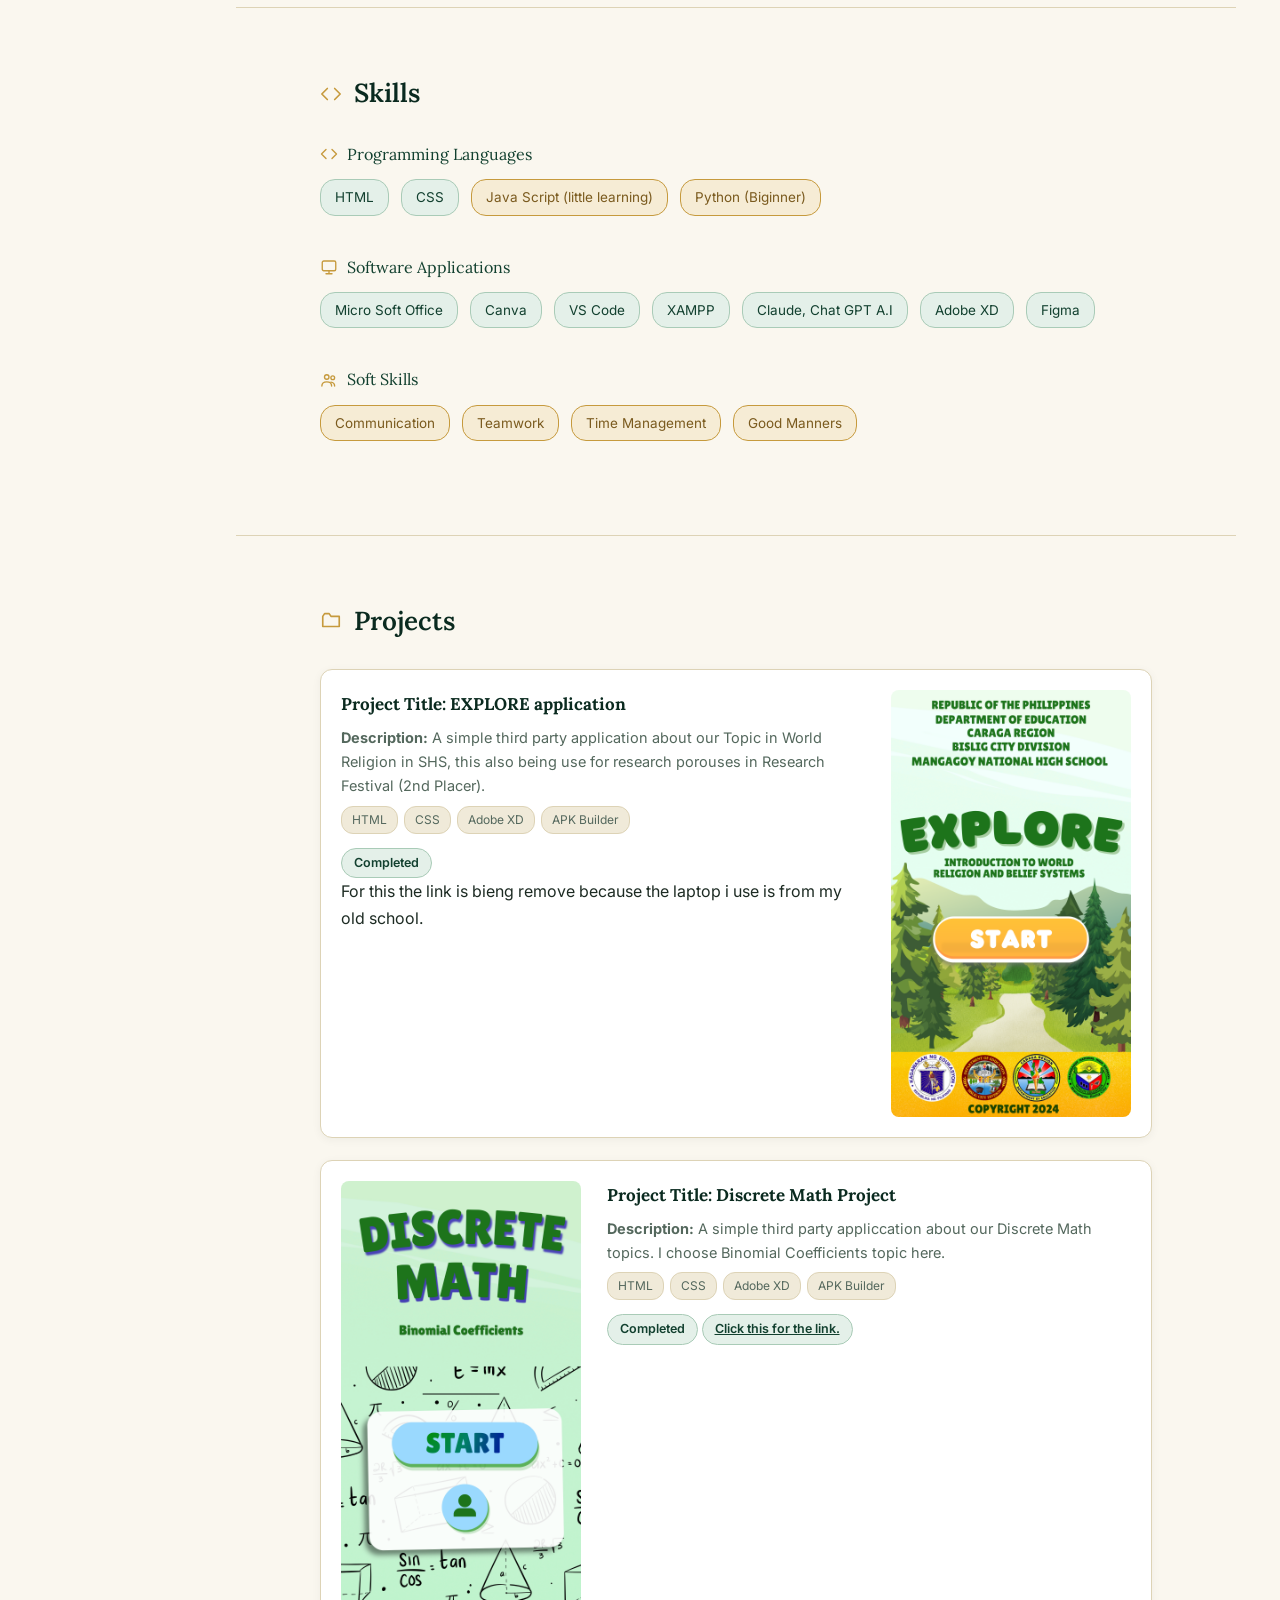
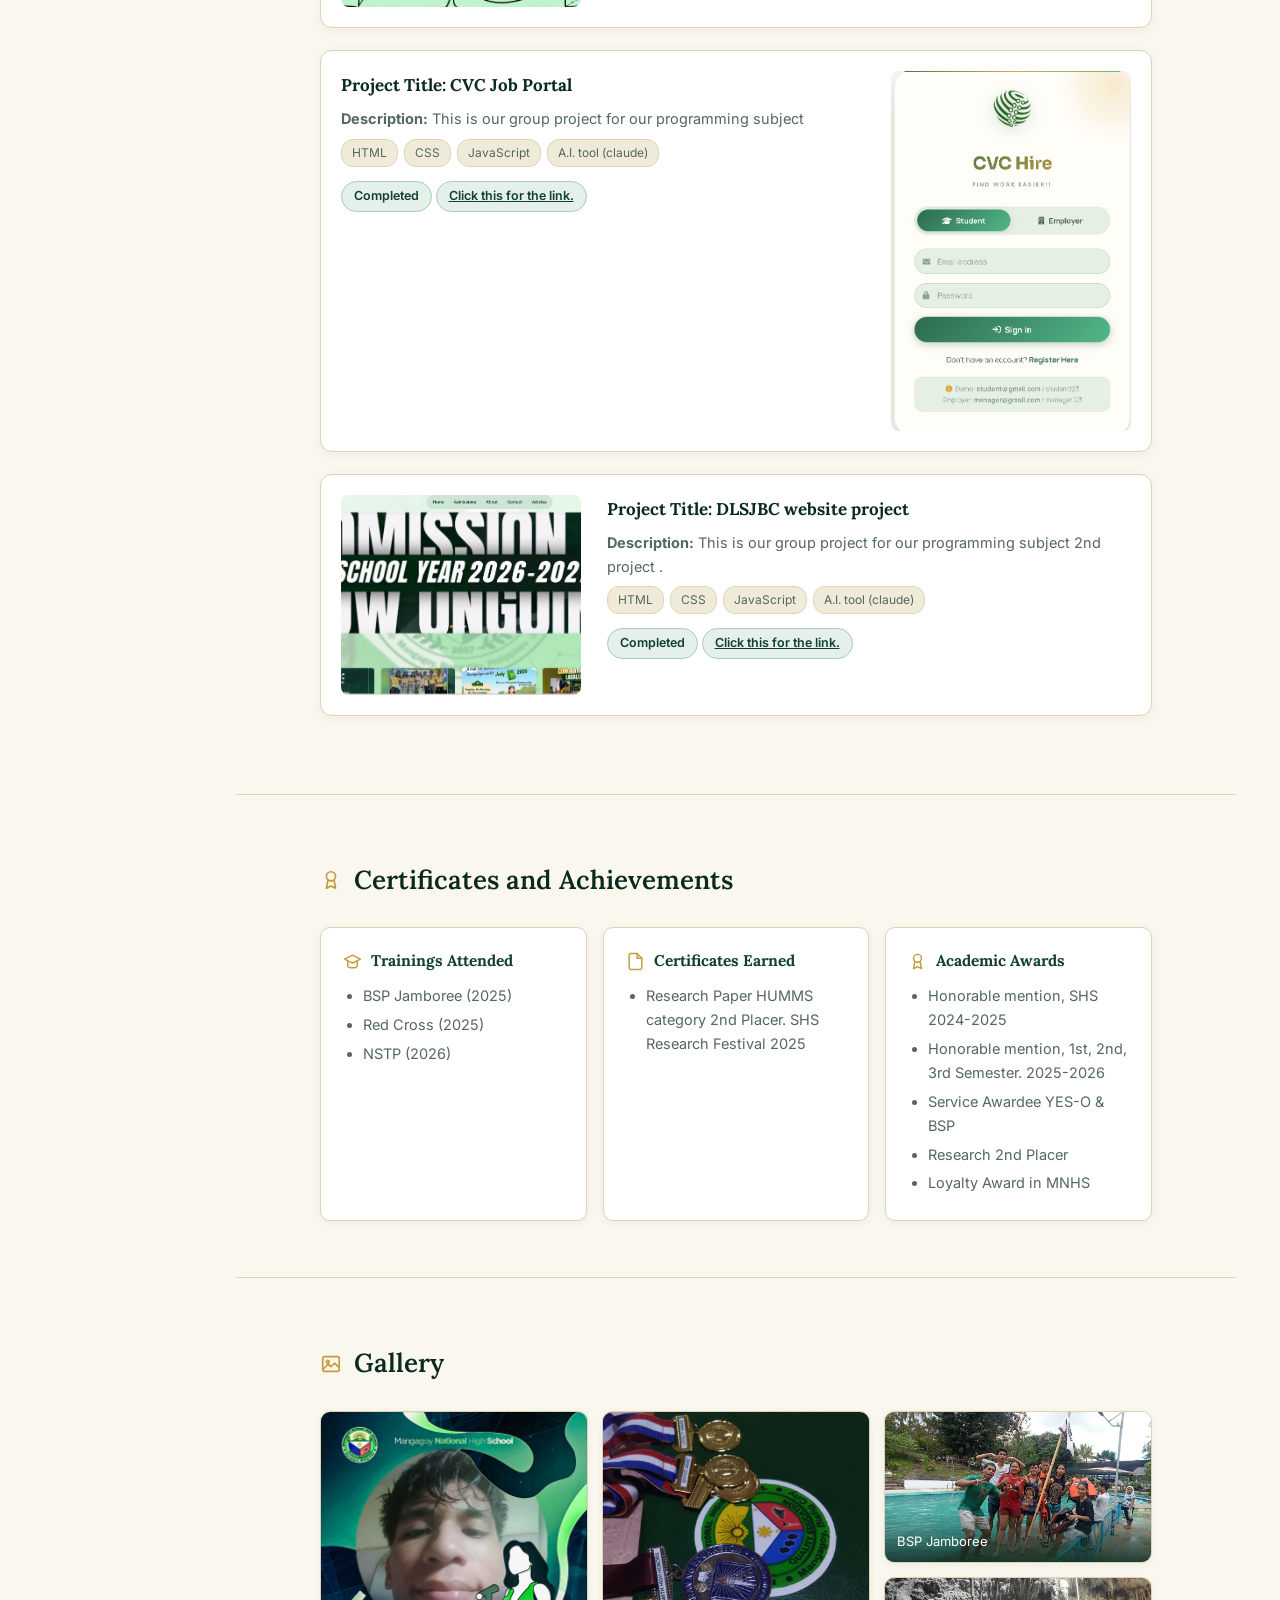
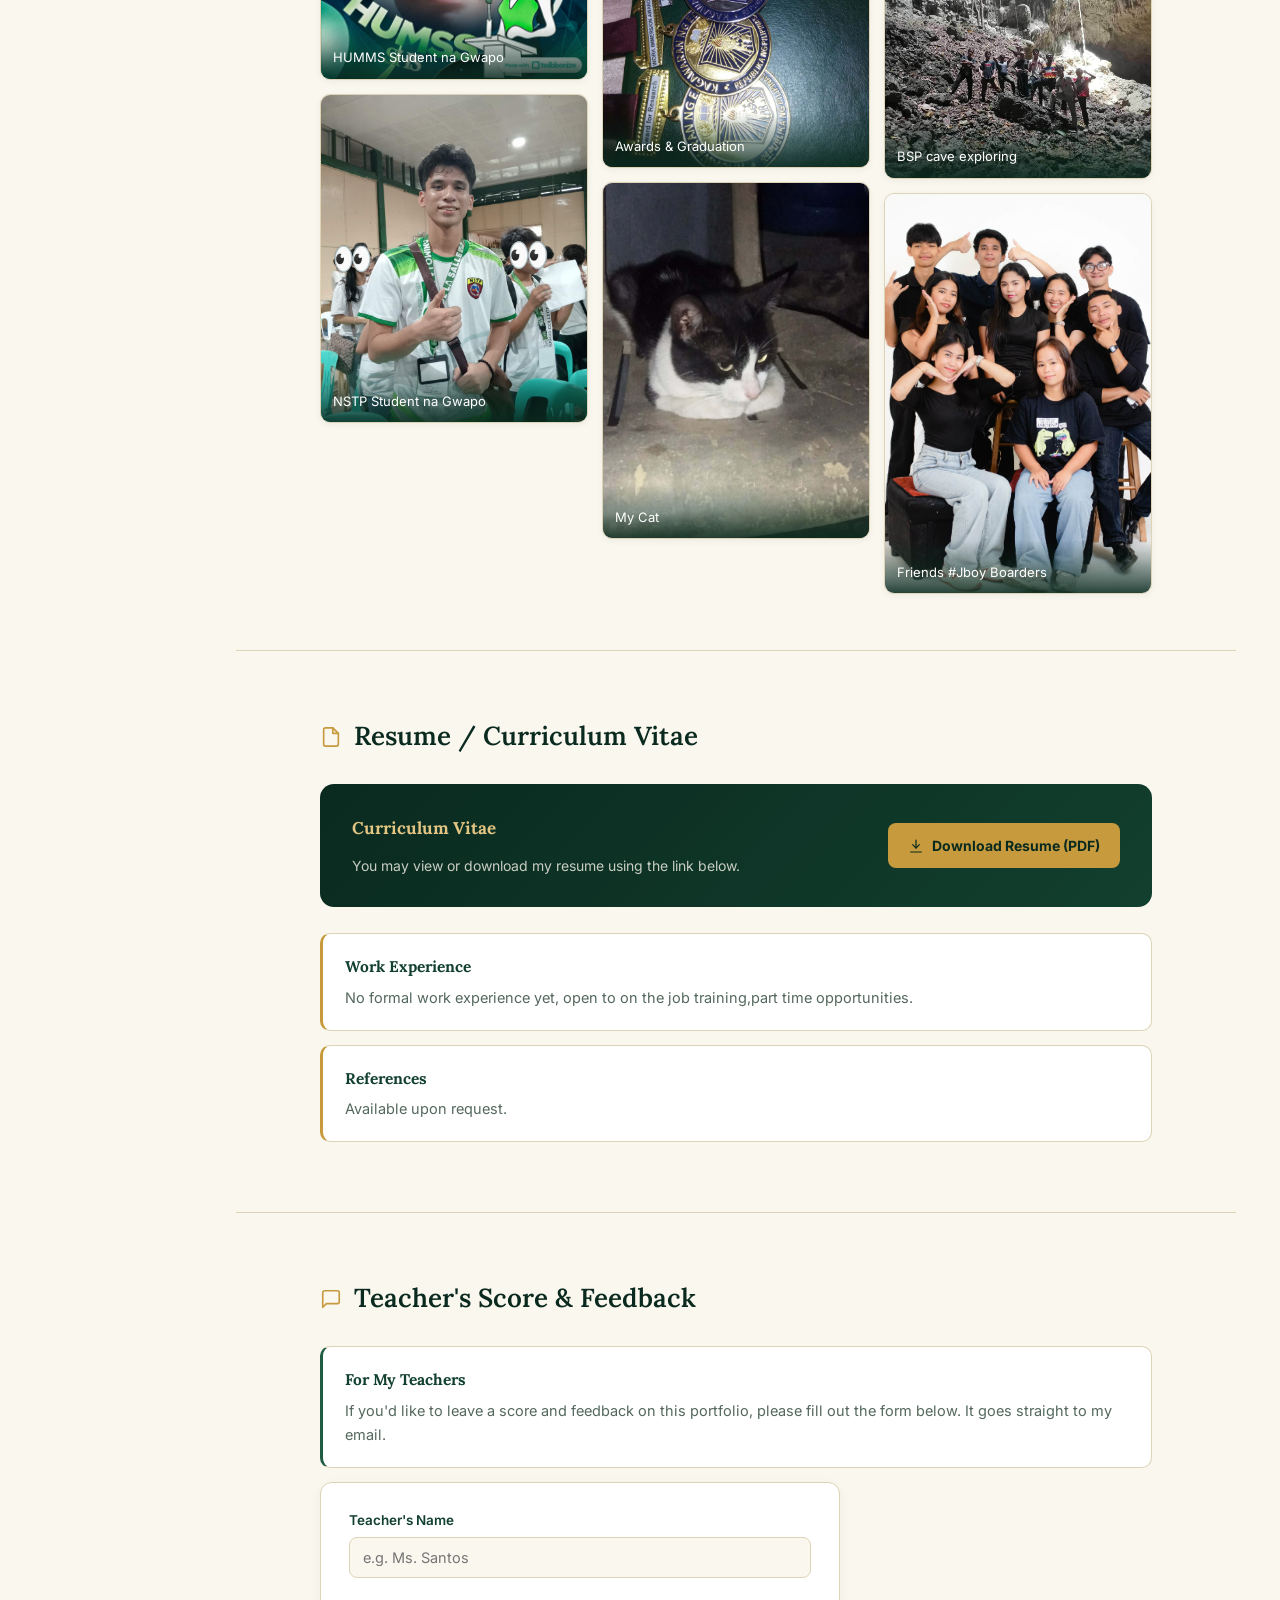
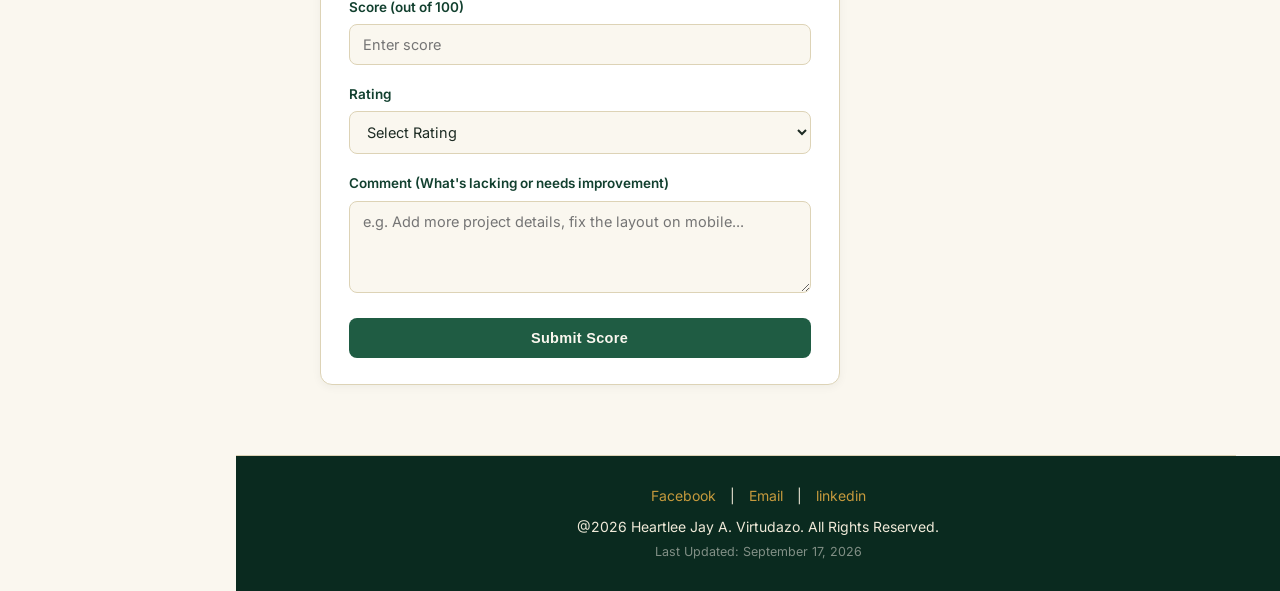
==== commit 295efe1a: "Add files via upload" ====
--- a/index.html
+++ b/index.html
@@ -26,6 +26,7 @@
     <a href="#achievements">Achievements</a>
     <a href="#gallery">Gallery</a>
     <a href="#resume">Resume</a>
+    <a href="#teacher-score">Teacher's Score</a>
   </nav>
 
 
@@ -56,6 +57,9 @@
       <li><a href="#resume" data-nav>
         <svg class="icon" viewBox="0 0 24 24"><path d="M14 2H6a2 2 0 0 0-2 2v16a2 2 0 0 0 2 2h12a2 2 0 0 0 2-2V8z"/><path d="M14 2v6h6"/></svg>
         Resume</a></li>
+      <li><a href="#teacher-score" data-nav>
+        <svg class="icon" viewBox="0 0 24 24"><path d="M21 15a2 2 0 0 1-2 2H7l-4 4V5a2 2 0 0 1 2-2h14a2 2 0 0 1 2 2z"/></svg>
+        Teacher's Score</a></li>
     </ul>
     <div class="foot-note">&copy; 2026 Heartlee Jay A. Virtudazo</div>
   </nav>
@@ -359,6 +363,43 @@
       </div>
     </section>
 
+    <section id="teacher-score">
+      <div class="section-head">
+        <svg class="icon" viewBox="0 0 24 24"><path d="M21 15a2 2 0 0 1-2 2H7l-4 4V5a2 2 0 0 1 2-2h14a2 2 0 0 1 2 2z"/></svg>
+        <h2>Teacher's Score &amp; Feedback</h2>
+      </div>
+
+      <div class="prose" style="border-left-color: var(--forest-600);">
+        <h4>For My Teachers</h4>
+        <p>If you'd like to leave a score and feedback on this portfolio, please fill out the form below. It goes straight to my email.</p>
+      </div>
+
+      <form id="scoreForm" class="score-form">
+        <label for="teacherName">Teacher's Name</label>
+        <input type="text" id="teacherName" name="teacherName" placeholder="e.g. Ms. Santos" required>
+
+        <label for="score">Score (out of 100)</label>
+        <input type="number" id="score" name="score" placeholder="Enter score" min="0" max="100" required>
+
+        <label for="rating">Rating</label>
+        <select id="rating" name="rating" required>
+          <option value=""> Select Rating </option>
+          <option value="Excellent">Excellent</option>
+          <option value="Very Good">Very Good</option>
+          <option value="Good">Good</option>
+          <option value="Fair">Fair</option>
+          <option value="Needs Improvement">Needs Improvement</option>
+        </select>
+
+        <label for="comment">Comment (What's lacking or needs improvement)</label>
+        <textarea id="comment" name="comment" rows="4" placeholder="e.g. Add more project details, fix the layout on mobile..."></textarea>
+
+        <button type="submit">Submit Score</button>
+      </form>
+
+      <p id="feedback"></p>
+    </section>
+
     <footer>
       <div class="social">
         <a href="https://www.facebook.com/heartlee.jay.virtudazo.2024" target="_blank">Facebook</a> |
--- a/CSS.css
+++ b/CSS.css
@@ -551,6 +551,81 @@
     padding: 6px 10px 14px;
   }
 
+  /* ===== TEACHER'S SCORE FORM ===== */
+  .score-form {
+    background: #fff;
+    border: 1px solid var(--sand-200);
+    border-radius: 12px;
+    padding: 26px 28px;
+    max-width: 520px;
+    box-shadow: 0 2px 10px rgba(11, 46, 34, 0.05);
+  }
+
+  .score-form label {
+    display: block;
+    font-weight: 600;
+    color: var(--forest-800);
+    font-size: 13.5px;
+    margin-bottom: 6px;
+  }
+
+  .score-form input,
+  .score-form select,
+  .score-form textarea {
+    width: 100%;
+    padding: 11px 13px;
+    margin-bottom: 18px;
+    border: 1.5px solid var(--sand-200);
+    border-radius: 8px;
+    background: var(--cream-50);
+    font-family: inherit;
+    font-size: 14.5px;
+    color: var(--ink-900);
+    transition: border-color 0.2s ease, box-shadow 0.2s ease, background 0.2s ease;
+    outline: none;
+  }
+
+  .score-form textarea { resize: vertical; min-height: 90px; }
+
+  .score-form select { cursor: pointer; }
+
+  .score-form input:focus,
+  .score-form select:focus,
+  .score-form textarea:focus {
+    border-color: var(--gold-500);
+    background: #fff;
+    box-shadow: 0 0 0 3px rgba(198, 154, 61, 0.18);
+  }
+
+  .score-form button {
+    width: 100%;
+    padding: 12px;
+    background: var(--forest-600);
+    color: var(--cream-50);
+    font-weight: 700;
+    letter-spacing: 0.3px;
+    font-size: 14.5px;
+    border: none;
+    border-radius: 8px;
+    cursor: pointer;
+    transition: background-color 0.2s ease, transform 0.15s ease, box-shadow 0.2s ease;
+  }
+
+  .score-form button:hover {
+    background: var(--forest-800);
+    box-shadow: 0 4px 14px rgba(31, 92, 67, 0.35);
+    transform: translateY(-2px);
+  }
+
+  .score-form button:active { transform: translateY(0); }
+
+  #feedback {
+    max-width: 520px;
+    margin-top: 14px;
+    font-weight: 600;
+    font-size: 14.5px;
+  }
+
   .mobile-nav-panel.open { display: flex; }
 
   .mobile-nav-panel a {
@@ -559,4 +634,7 @@
     padding: 10px 8px;
     font-size: 14.5px;
     border-bottom: 1px solid rgba(230, 220, 190, 0.1);
-  }+  }
+
+
+  
